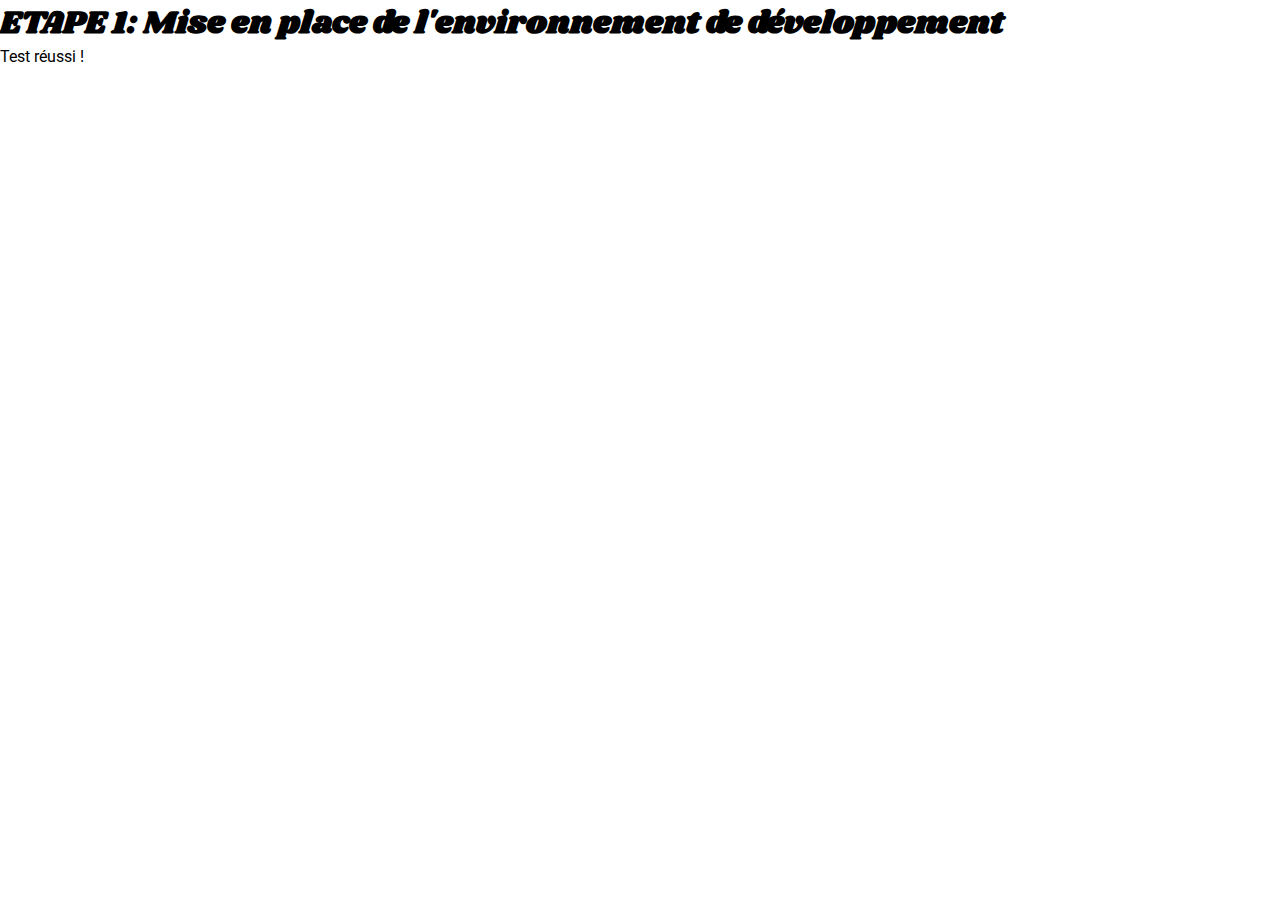
==== index.html @ 549e9fc9 "commit initial" ====
<!DOCTYPE html>
<html lang="fr">

<head>
    <meta charset="UTF-8">
    <meta name="viewport" content="width=device-width, initial-scale=1.0">

    <title>ohmyfood</title>

    <!-- Google fonts import : Roboto 300, 500 & 700 and Shrikhand -->
    <link rel="preconnect" href="https://fonts.googleapis.com">
    <link rel="preconnect" href="https://fonts.gstatic.com" crossorigin>
    <link href="https://fonts.googleapis.com/css2?family=Roboto:wght@300;500;700&family=Shrikhand&display=swap" rel="stylesheet">

    <!-- Link to Font Awesome library -->
    <link rel="stylesheet" href="https://cdnjs.cloudflare.com/ajax/libs/font-awesome/6.2.1/css/all.min.css"
        integrity="sha512-MV7K8+y+gLIBoVD59lQIYicR65iaqukzvf/nwasF0nqhPay5w/9lJmVM2hMDcnK1OnMGCdVK+iQrJ7lzPJQd1w=="
        crossorigin="anonymous" referrerpolicy="no-referrer">

    <!-- Link to CSS file -->    
    <link rel="stylesheet" href="./assets/style.css">
</head>

<body>
    <h1>ETAPE 1: Mise en place de l'environnement de développement</h1>
    <p>Test réussi !</p>
    
</body>

</html>
---- assets/style.css ----
* {
  font-family: "Roboto", sans-serif;
  margin: 0;
}

h1 {
  font-family: "Shrikhand", sans-serif;
}

/*# sourceMappingURL=style.css.map */
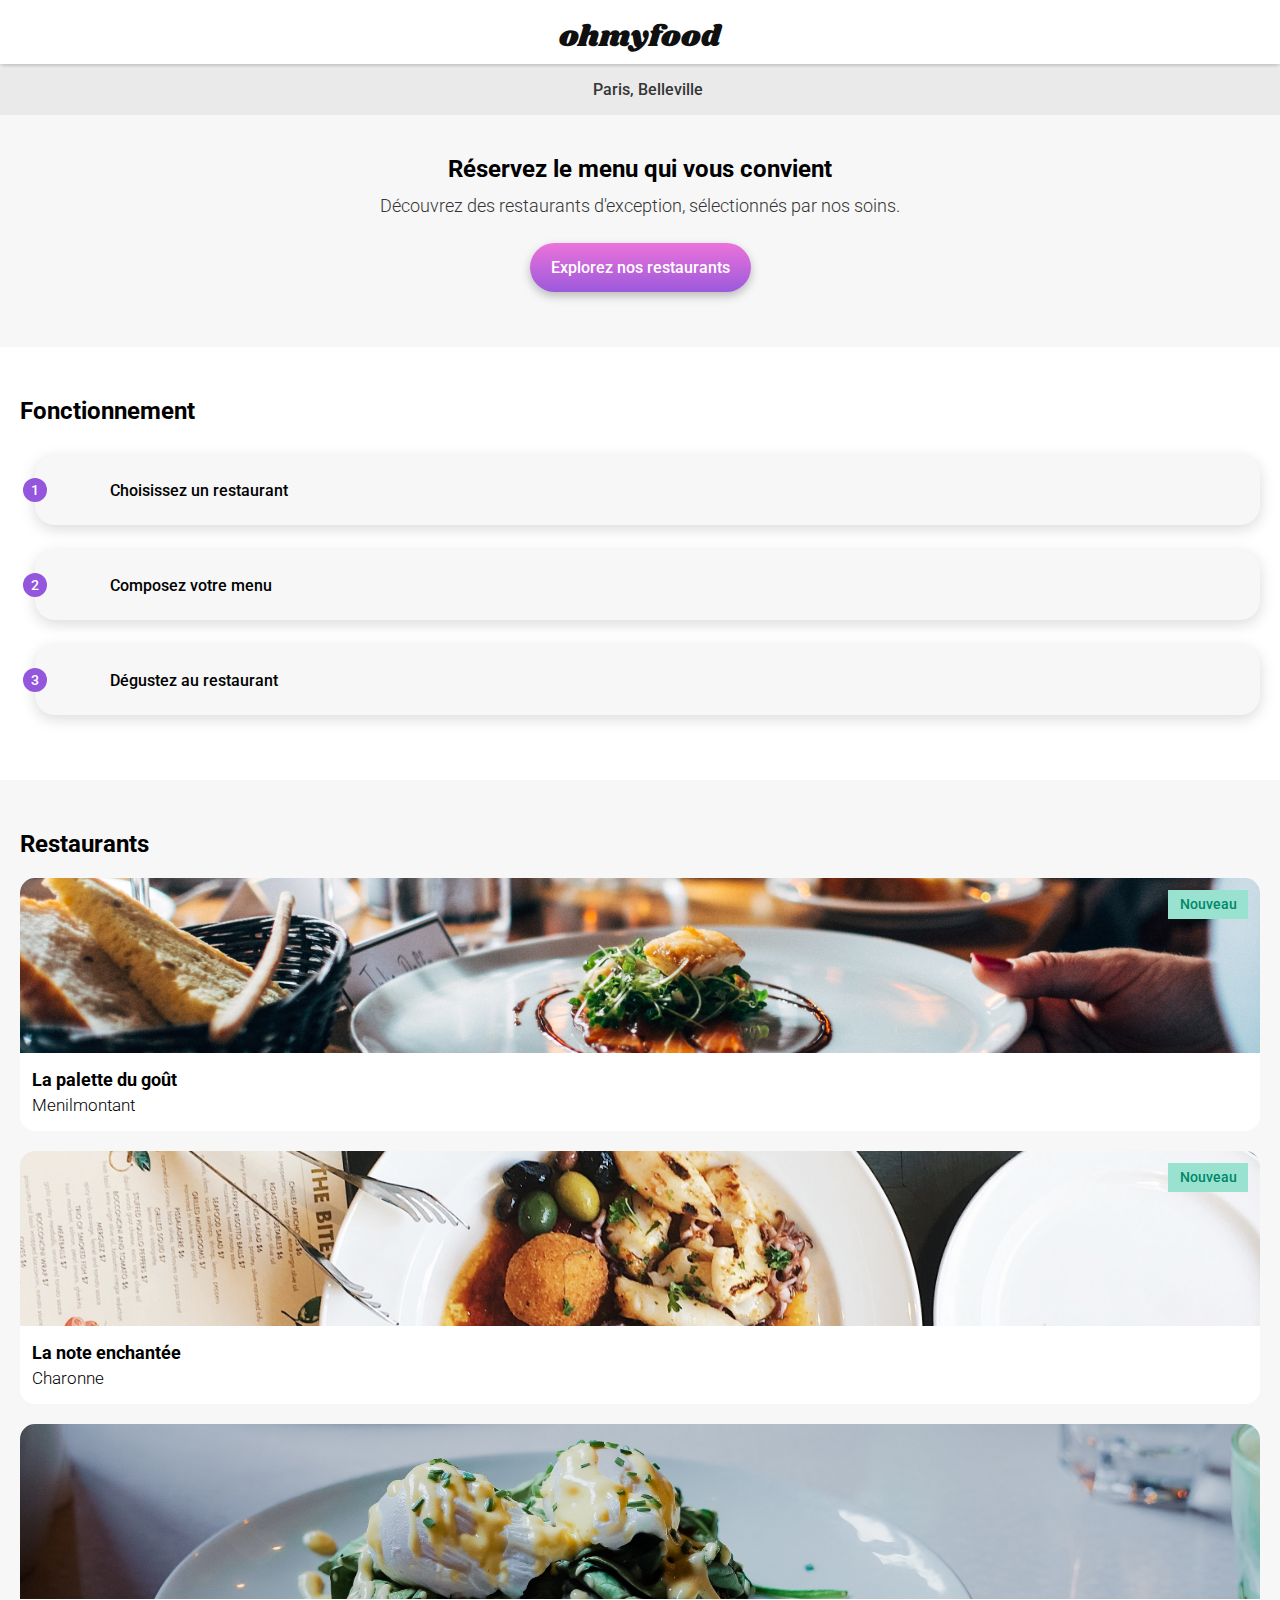
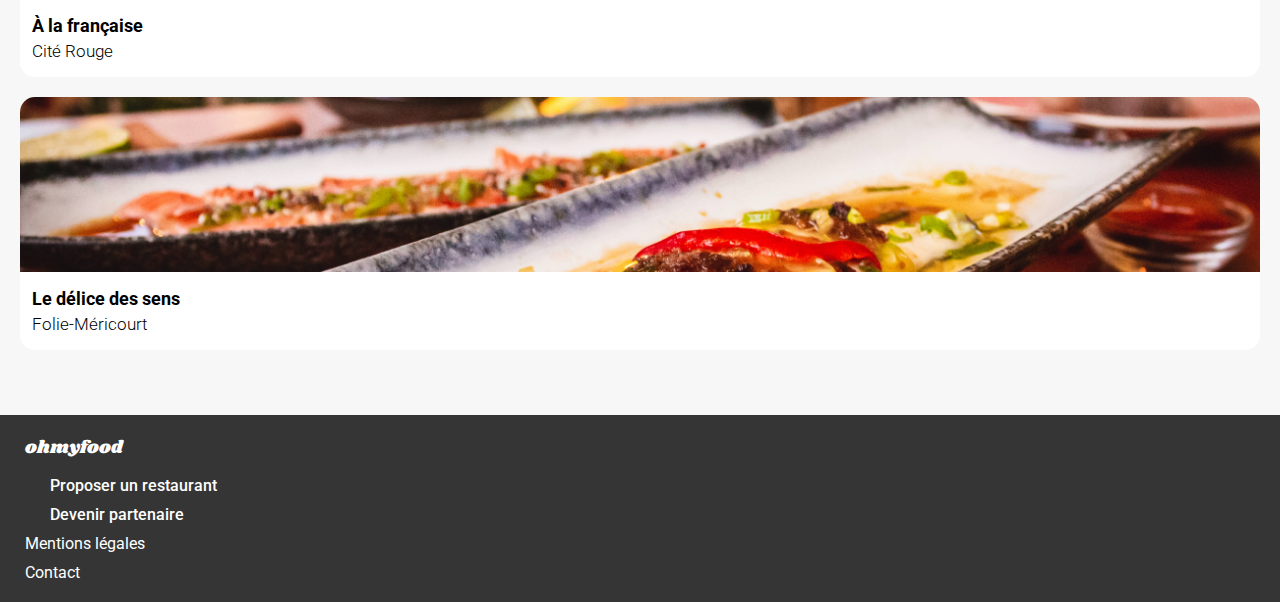
==== commit 8a1057db: "Page d'accueil sans les animations" ====
--- a/index.html
+++ b/index.html
@@ -7,10 +7,10 @@
 
     <title>ohmyfood</title>
 
-    <!-- Google fonts import : Roboto 300, 500 & 700 and Shrikhand -->
+    <!-- Google fonts import : Roboto 300, 400, 500 & 700 and Shrikhand -->
     <link rel="preconnect" href="https://fonts.googleapis.com">
     <link rel="preconnect" href="https://fonts.gstatic.com" crossorigin>
-    <link href="https://fonts.googleapis.com/css2?family=Roboto:wght@300;500;700&family=Shrikhand&display=swap" rel="stylesheet">
+    <link href="https://fonts.googleapis.com/css2?family=Roboto:wght@300;400;500;700&family=Shrikhand&display=swap" rel="stylesheet">
 
     <!-- Link to Font Awesome library -->
     <link rel="stylesheet" href="https://cdnjs.cloudflare.com/ajax/libs/font-awesome/6.2.1/css/all.min.css"
@@ -22,8 +22,124 @@
 </head>
 
 <body>
-    <h1>ETAPE 1: Mise en place de l'environnement de développement</h1>
-    <p>Test réussi !</p>
+    <!-- Header -->
+    <header>
+        <h1 class="main-title">ohmyfood</h1>
+    </header>
+
+    <!-- Main -->
+    <main>
+        <!-- Section "location" -->
+        <div class="location">
+            <i class="fa-sm fa-solid fa-location-dot"></i>
+            <p class="location__text">Paris, Belleville</p>
+        </div>
+
+        <!-- Section "presentation" -->
+        <section class="presentation">
+            <h2 class="secondary-title secondary-title--presentation">Réservez le menu qui vous convient</h2>
+            <p class="presentation__text">Découvrez des restaurants d'exception, sélectionnés par nos soins.</p>
+            <a class="presentation__button" href="#restaurants">Explorez nos restaurants</a>
+        </section>
+
+        <!-- Section "functioning" -->
+        <section class="functioning">
+            <h2 class="secondary-title secondary-title--section">Fonctionnement</h2>
+            <div class="functioning__contener">
+                <div class="functioning__step">
+                    <p class="step-number">1</p>
+                    <i class="step-icon fa-lg fa-solid fa-mobile-screen-button"></i>
+                    <p>Choisissez un restaurant</p>
+                </div>
+                <div class="functioning__step">
+                    <p class="step-number">2</p>
+                    <i class="step-icon fa-lg fa-solid fa-list-ul"></i>
+                    <p>Composez votre menu</p>
+                </div>
+                <div class="functioning__step">
+                    <p class="step-number">3</p>
+                    <i class="step-icon step-icon--purple fa-lg fa-solid fa-store"></i>
+                    <p>Dégustez au restaurant</p>
+                </div>
+            </div>
+        </section>
+
+        <!-- Section "restaurants" -->
+        <section id="restaurants" class="restaurants">
+            <h2 class="secondary-title secondary-title--section">Restaurants</h2>
+            <div class="restaurants__contener">
+                <article class="restaurants__card">
+                    <a class="no-decoration" href="#">
+                        <p class="new-label">Nouveau</p>
+                        <img class="card-img" src="./assets/images/restaurants/jay-wennington-N_Y88TWmGwA-unsplash.jpg" alt="Photo d'une assiette sur une table de restaurant">
+                        <div class="card-content">
+                            <div class="card-txt">
+                                <h3 class="card-title">La palette du goût</h3>
+                                <p class="card-subtitle">Menilmontant</p>
+                            </div>
+                            <div class="card-heart">
+                                <i class="fa-xl fa-regular fa-heart"></i>
+                            </div>
+                        </div>
+                    </a>
+                </article>
+                <article class="restaurants__card">
+                    <a class="no-decoration" href="#">
+                        <p class="new-label">Nouveau</p>
+                        <img class="card-img" src="./assets/images/restaurants/stil-u2Lp8tXIcjw-unsplash.jpg" alt="Photo d'une assiette sur une table de restaurant">
+                        <div class="card-content">
+                            <div class="card-txt">
+                                <h3 class="card-title">La note enchantée</h3>
+                                <p class="card-subtitle">Charonne</p>
+                            </div>
+                            <div class="card-heart">
+                                <i class="fa-xl fa-regular fa-heart"></i>
+                            </div>
+                        </div>
+                    </a>
+                </article>
+                <article class="restaurants__card">
+                    <a class="no-decoration" href="#">
+                        <img class="card-img" src="./assets/images/restaurants/toa-heftiba-DQKerTsQwi0-unsplash.jpg" alt="Photo d'une assiette sur une table de restaurant">
+                        <div class="card-content">
+                            <div class="card-txt">
+                                <h3 class="card-title">À la française</h3>
+                                <p class="card-subtitle">Cité Rouge</p>
+                            </div>
+                            <div class="card-heart">
+                                <i class="fa-xl fa-regular fa-heart"></i>
+                            </div>
+                        </div>
+                    </a>
+                </article>
+                <article class="restaurants__card">
+                    <a class="no-decoration" href="#">
+                        <img class="card-img" src="./assets/images/restaurants/louis-hansel-shotsoflouis-qNBGVyOCY8Q-unsplash.jpg" alt="Photo d'une assiette sur une table de restaurant">
+                        <div class="card-content">
+                            <div class="card-txt">
+                                <h3 class="card-title">Le délice des sens</h3>
+                                <p class="card-subtitle">Folie-Méricourt</p>
+                            </div>
+                            <div class="card-heart">
+                                <i class="fa-xl fa-regular fa-heart"></i>
+                            </div>
+                        </div>
+                    </a>
+                </article>
+            </div>
+        </section>
+    </main>
+
+    <!-- Footer -->
+    <footer class="footer">
+        <h3 class="footer__logo">ohmyfood</h3>
+        <div class="footer__contener">
+            <div class="footer__icon-links"><i class="footer__icon fa-sm fa-solid fa-utensils"></i><p>Proposer un restaurant</p></div>
+            <div class="footer__icon-links"><i class="footer__icon fa-xs fa-solid fa-handshake-angle"></i><p>Devenir partenaire</p></div>
+            <p class="footer__links">Mentions légales</p>
+            <a class="footer__contact" href="mailto:ohmyfood@gmail.com"><p class="footer__links">Contact</p></a>
+        </div>
+    </footer>
     
 </body>
 
--- a/assets/style.css
+++ b/assets/style.css
@@ -3,8 +3,255 @@
   margin: 0;
 }
 
-h1 {
+body {
+  background-color: #F7F7F7;
+}
+
+.main-title {
   font-family: "Shrikhand", sans-serif;
+  color: #101010;
+  font-size: 30px;
+  font-weight: 400;
+}
+
+.secondary-title {
+  font-size: 24px;
+  font-weight: 700;
+}
+.secondary-title--presentation {
+  padding: 0 50px;
+}
+.secondary-title--section {
+  padding: 50px 20px 20px 20px;
+}
+
+header {
+  display: flex;
+  flex-direction: column;
+  justify-content: center;
+  align-items: center;
+  background-color: white;
+  box-shadow: 0 2px 5px rgba(0, 0, 0, 0.25);
+  padding: 15px 0 5px 0;
+  margin-bottom: 4px;
+}
+
+.location {
+  display: flex;
+  justify-content: center;
+  align-items: center;
+  gap: 15px;
+  color: #353535;
+  background-color: #EAEAEA;
+  padding: 12px 0 16px 0;
+  font-size: 18px;
+}
+
+.location__text {
+  font-size: 16px;
+  font-weight: 500;
+}
+
+.presentation {
+  display: flex;
+  flex-direction: column;
+  justify-content: center;
+  align-items: center;
+  text-align: center;
+  row-gap: 12px;
+  padding: 40px 0;
+}
+
+.presentation__text {
+  color: #353535;
+  font-size: 18px;
+  font-weight: 300;
+  padding: 0 30px;
+}
+
+.presentation__button {
+  background: linear-gradient(0deg, #9356DC -11%, #FF79DA 124%);
+  box-shadow: 0 4px 10px rgba(0, 0, 0, 0.25);
+  text-decoration: none;
+  color: white;
+  font-size: 16px;
+  font-weight: 500;
+  border-radius: 25px;
+  padding: 15px 21px;
+  margin: 15px;
+}
+
+.functioning {
+  display: flex;
+  flex-direction: column;
+  background-color: white;
+  padding-bottom: 65px;
+}
+
+.functioning__contener {
+  display: flex;
+  flex-direction: column;
+  align-content: center;
+  align-items: center;
+  gap: 25px;
+  padding: 10px 40px 0 55px;
+}
+
+.functioning__step {
+  display: flex;
+  align-content: center;
+  align-items: center;
+  position: relative;
+  width: 100%;
+  background-color: #F7F7F7;
+  box-shadow: 0 4px 15px rgba(0, 0, 0, 0.15);
+  border-radius: 20px;
+  font-size: 16px;
+  font-weight: 500;
+  padding: 20px;
+}
+
+.step-number {
+  position: absolute;
+  left: -12px;
+  width: 24px;
+  height: 24px;
+  background-color: #9356DC;
+  color: white;
+  font-size: 14px;
+  font-weight: 500;
+  text-align: center;
+  line-height: 25px;
+  border-radius: 15px;
+}
+
+.step-icon {
+  width: 25px;
+  color: #7E7E7E;
+  padding: 15px;
+}
+.step-icon--purple {
+  color: #9356DC;
+}
+
+.restaurants {
+  display: flex;
+  flex-direction: column;
+  padding-bottom: 65px;
+}
+
+.restaurants__contener {
+  display: flex;
+  flex-direction: column;
+  gap: 20px;
+  padding: 0 20px;
+}
+
+.restaurants__card {
+  display: flex;
+  flex-direction: column;
+  border-radius: 15px;
+  background-color: white;
+}
+
+.no-decoration {
+  width: 100%;
+  display: flex;
+  flex-direction: column;
+  position: relative;
+  text-decoration: none;
+  color: black;
+}
+
+.new-label {
+  position: absolute;
+  top: 12px;
+  right: 12px;
+  width: 80px;
+  height: 29px;
+  font-size: 14px;
+  font-weight: 500;
+  text-align: center;
+  line-height: 29px;
+  color: #008766;
+  background-color: #99E2D0;
+}
+
+.card-img {
+  width: 100%;
+  height: 175px;
+  object-fit: cover;
+  border-radius: 15px 15px 0 0;
+}
+
+.card-content {
+  display: flex;
+  width: 100%;
+  padding: 16px 12px;
+}
+
+.card-txt {
+  display: flex;
+  flex-direction: column;
+  width: 85%;
+  gap: 5px;
+}
+
+.card-title {
+  font-size: 18px;
+  font-weight: 700;
+}
+
+.card-subtitle {
+  font-size: 17px;
+  font-weight: 300;
+}
+
+.card-heart {
+  width: 15%;
+  padding: 5px;
+}
+
+.footer {
+  display: flex;
+  flex-direction: column;
+  background-color: #353535;
+  color: white;
+  padding: 20px 25px;
+  gap: 15px;
+}
+
+.footer__logo {
+  font-family: "Shrikhand", sans-serif;
+  font-size: 18px;
+  font-weight: 400;
+}
+
+.footer__contener {
+  display: flex;
+  flex-direction: column;
+  font-size: 16px;
+  gap: 10px;
+}
+
+.footer__icon-links {
+  display: flex;
+  align-items: center;
+  gap: 10px;
+  font-weight: 500;
+}
+
+.footer__icon {
+  width: 15px;
+}
+
+.footer__links {
+  font-weight: 400;
+}
+
+.footer__contact {
+  text-decoration: none;
+  color: white;
 }
 
 /*# sourceMappingURL=style.css.map */
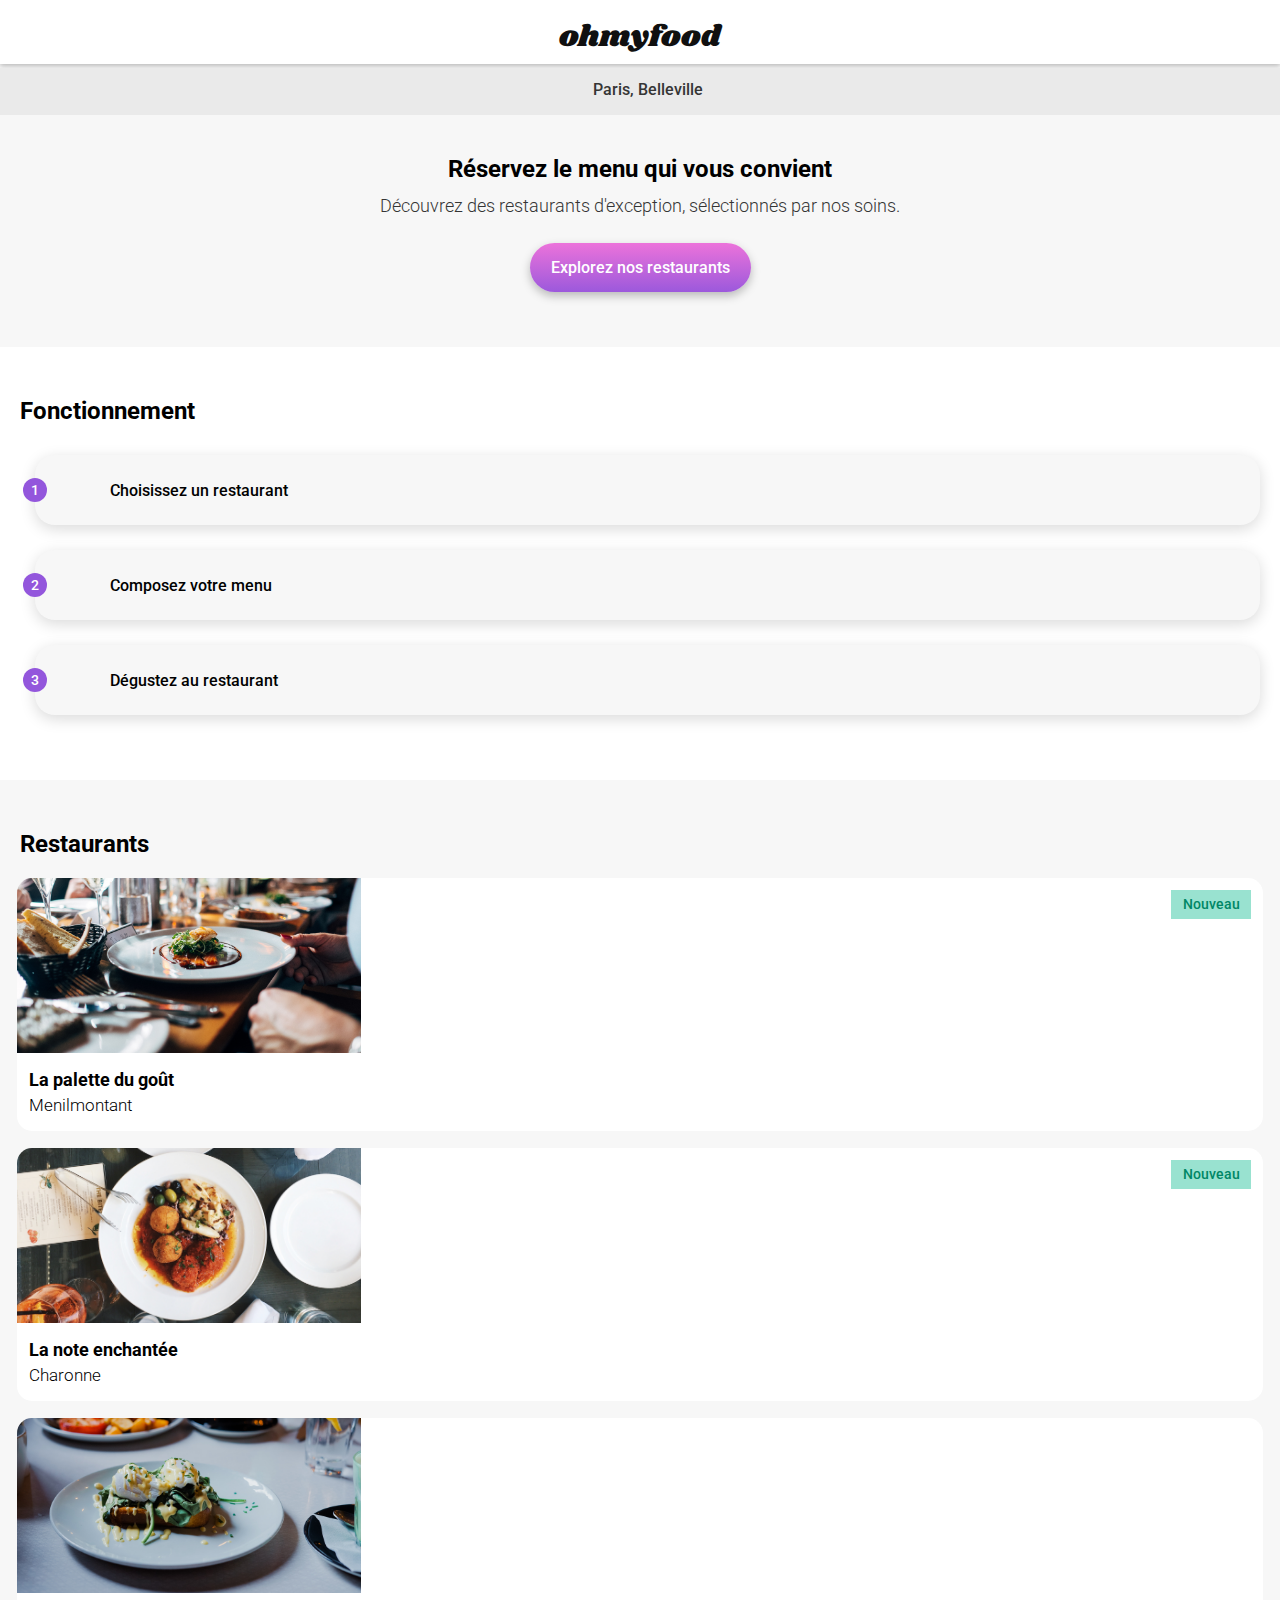
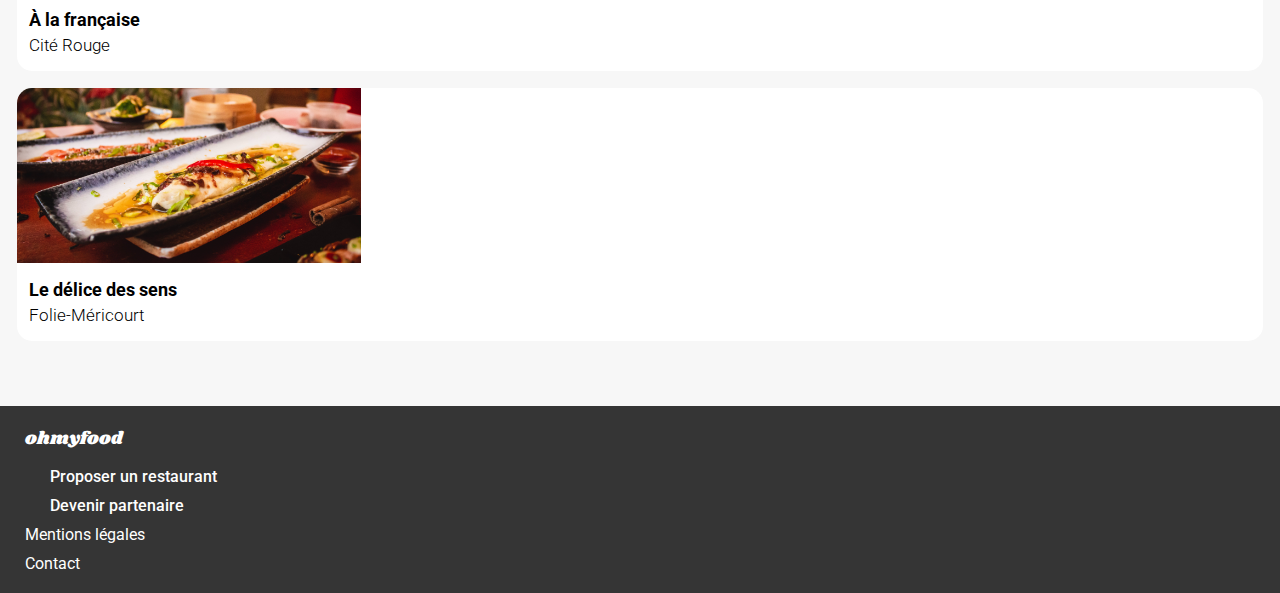
==== commit d01fba40: "Recadrage des images de la page d'accueil" ====
--- a/index.html
+++ b/index.html
@@ -68,10 +68,13 @@
         <section id="restaurants" class="restaurants">
             <h2 class="secondary-title secondary-title--section">Restaurants</h2>
             <div class="restaurants__contener">
+
                 <article class="restaurants__card">
                     <a class="no-decoration" href="#">
-                        <p class="new-label">Nouveau</p>
-                        <img class="card-img" src="./assets/images/restaurants/jay-wennington-N_Y88TWmGwA-unsplash.jpg" alt="Photo d'une assiette sur une table de restaurant">
+                        <div class="card-img-contener">
+                            <p class="new-label">Nouveau</p>
+                            <img class="card-img" src="./assets/images/restaurants/jay-wennington-N_Y88TWmGwA-unsplash.jpg" alt="Photo d'une assiette sur une table de restaurant">
+                        </div>
                         <div class="card-content">
                             <div class="card-txt">
                                 <h3 class="card-title">La palette du goût</h3>
@@ -85,8 +88,10 @@
                 </article>
                 <article class="restaurants__card">
                     <a class="no-decoration" href="#">
-                        <p class="new-label">Nouveau</p>
-                        <img class="card-img" src="./assets/images/restaurants/stil-u2Lp8tXIcjw-unsplash.jpg" alt="Photo d'une assiette sur une table de restaurant">
+                        <div class="card-img-contener">
+                            <p class="new-label">Nouveau</p>
+                            <img class="card-img" src="./assets/images/restaurants/stil-u2Lp8tXIcjw-unsplash.jpg" alt="Photo d'une assiette sur une table de restaurant">
+                        </div>
                         <div class="card-content">
                             <div class="card-txt">
                                 <h3 class="card-title">La note enchantée</h3>
@@ -100,7 +105,9 @@
                 </article>
                 <article class="restaurants__card">
                     <a class="no-decoration" href="#">
-                        <img class="card-img" src="./assets/images/restaurants/toa-heftiba-DQKerTsQwi0-unsplash.jpg" alt="Photo d'une assiette sur une table de restaurant">
+                        <div class="card-img-contener">
+                            <img class="card-img" src="./assets/images/restaurants/toa-heftiba-DQKerTsQwi0-unsplash.jpg" alt="Photo d'une assiette sur une table de restaurant">
+                        </div>
                         <div class="card-content">
                             <div class="card-txt">
                                 <h3 class="card-title">À la française</h3>
@@ -114,7 +121,9 @@
                 </article>
                 <article class="restaurants__card">
                     <a class="no-decoration" href="#">
-                        <img class="card-img" src="./assets/images/restaurants/louis-hansel-shotsoflouis-qNBGVyOCY8Q-unsplash.jpg" alt="Photo d'une assiette sur une table de restaurant">
+                        <div class="card-img-contener">
+                            <img class="card-img" src="./assets/images/restaurants/louis-hansel-shotsoflouis-qNBGVyOCY8Q-unsplash.jpg" alt="Photo d'une assiette sur une table de restaurant">
+                        </div>
                         <div class="card-content">
                             <div class="card-txt">
                                 <h3 class="card-title">Le délice des sens</h3>
--- a/assets/style.css
+++ b/assets/style.css
@@ -143,8 +143,8 @@
 .restaurants__contener {
   display: flex;
   flex-direction: column;
-  gap: 20px;
-  padding: 0 20px;
+  gap: 17px;
+  padding: 0 17px;
 }
 
 .restaurants__card {
@@ -158,13 +158,32 @@
   width: 100%;
   display: flex;
   flex-direction: column;
-  position: relative;
   text-decoration: none;
   color: black;
 }
 
+.card-img-contener {
+  display: flex;
+  position: relative;
+  overflow: hidden;
+  width: 100%;
+  height: 175px;
+  border-radius: 15px 15px 0 0;
+}
+
+.card-img {
+  position: absolute;
+  top: -56px;
+  left: -2px;
+  width: 346px;
+  height: 231px;
+  object-fit: cover;
+  border-radius: 15px 15px 0 0;
+}
+
 .new-label {
   position: absolute;
+  z-index: 1;
   top: 12px;
   right: 12px;
   width: 80px;
@@ -177,13 +196,6 @@
   background-color: #99E2D0;
 }
 
-.card-img {
-  width: 100%;
-  height: 175px;
-  object-fit: cover;
-  border-radius: 15px 15px 0 0;
-}
-
 .card-content {
   display: flex;
   width: 100%;
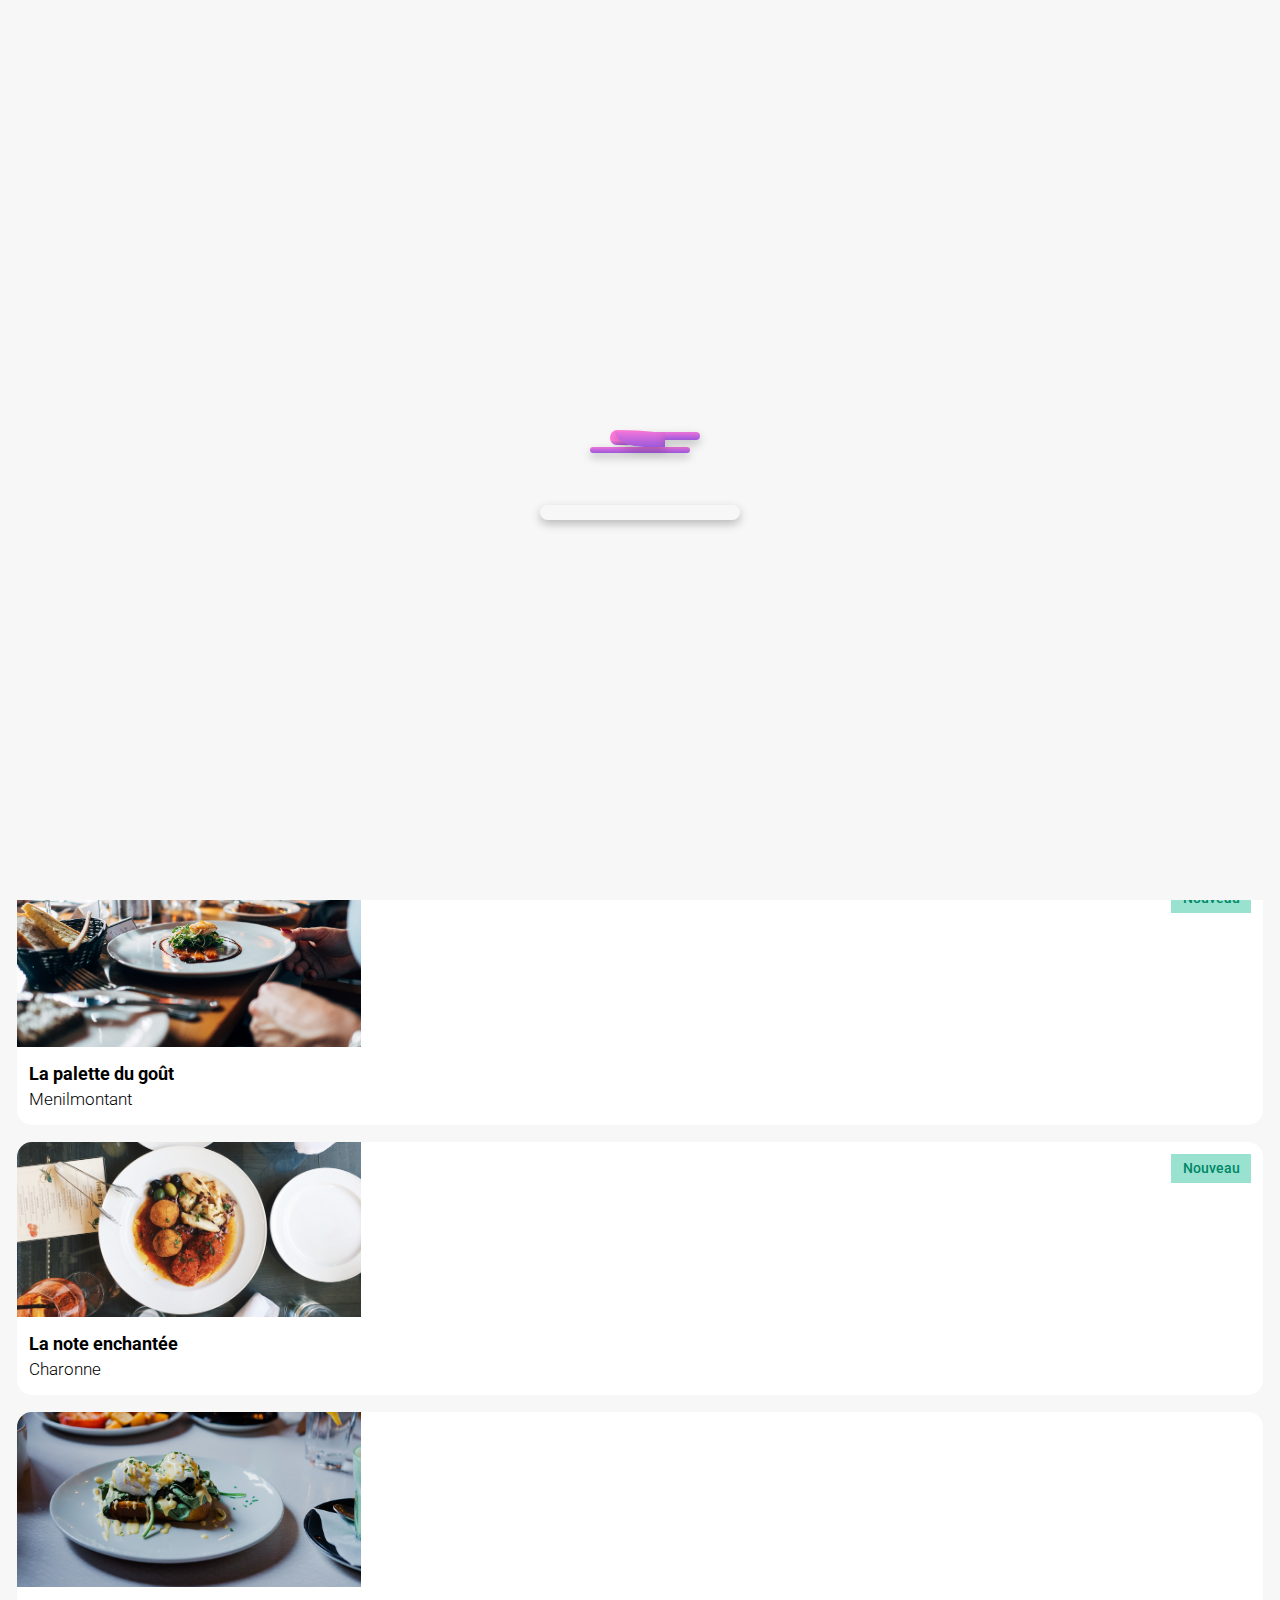
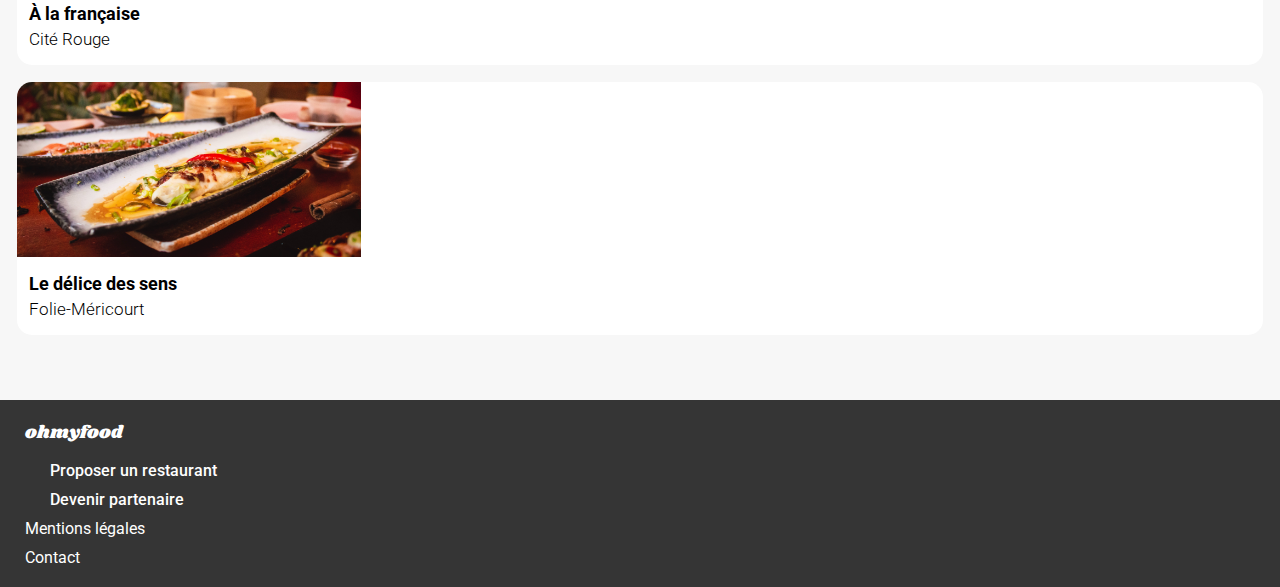
==== commit e84b7dd5: "Page d'accueil avec les animations" ====
--- a/index.html
+++ b/index.html
@@ -10,7 +10,7 @@
     <!-- Google fonts import : Roboto 300, 400, 500 & 700 and Shrikhand -->
     <link rel="preconnect" href="https://fonts.googleapis.com">
     <link rel="preconnect" href="https://fonts.gstatic.com" crossorigin>
-    <link href="https://fonts.googleapis.com/css2?family=Roboto:wght@300;400;500;700&family=Shrikhand&display=swap" rel="stylesheet">
+    <link href="https://fonts.googleapis.com/css2?family=Roboto:wght@300;400;500;700&amp;family=Shrikhand&amp;display=swap" rel="stylesheet">
 
     <!-- Link to Font Awesome library -->
     <link rel="stylesheet" href="https://cdnjs.cloudflare.com/ajax/libs/font-awesome/6.2.1/css/all.min.css"
@@ -22,9 +22,28 @@
 </head>
 
 <body>
+    <!-- Loader -->
+    <div class="loader-page">
+        <div class="loader-contener">
+            <div class="cutting-board"></div>
+            <div class="knife">
+                <div class="blade"></div>
+                <div class="handle"></div>
+            </div>
+            <div class="carrot">
+                <div class="cut cut-1"></div>
+                <div class="cut cut-2"></div>
+                <div class="cut cut-3"></div>
+            </div>
+            <div class="loading-bar">
+                <div class="progress"></div>
+            </div>
+        </div>
+    </div>
+
     <!-- Header -->
-    <header>
-        <h1 class="main-title">ohmyfood</h1>
+    <header class="header">
+        <img class="header__logo" src="assets/images/logo/ohmyfood.png" alt="Logo ohmyfood">
     </header>
 
     <!-- Main -->
@@ -37,14 +56,14 @@
 
         <!-- Section "presentation" -->
         <section class="presentation">
-            <h2 class="secondary-title secondary-title--presentation">Réservez le menu qui vous convient</h2>
+            <h1 class="title title--presentation">Réservez le menu qui vous convient</h1>
             <p class="presentation__text">Découvrez des restaurants d'exception, sélectionnés par nos soins.</p>
-            <a class="presentation__button" href="#restaurants">Explorez nos restaurants</a>
+            <a class="presentation__button" href="#restaurants"><span class="button-text">Explorer nos restaurants</span></a>
         </section>
 
         <!-- Section "functioning" -->
         <section class="functioning">
-            <h2 class="secondary-title secondary-title--section">Fonctionnement</h2>
+            <h1 class="title title--section">Fonctionnement</h1>
             <div class="functioning__contener">
                 <div class="functioning__step">
                     <p class="step-number">1</p>
@@ -58,7 +77,7 @@
                 </div>
                 <div class="functioning__step">
                     <p class="step-number">3</p>
-                    <i class="step-icon step-icon--purple fa-lg fa-solid fa-store"></i>
+                    <i class="step-icon fa-lg fa-solid fa-store"></i>
                     <p>Dégustez au restaurant</p>
                 </div>
             </div>
@@ -66,7 +85,7 @@
 
         <!-- Section "restaurants" -->
         <section id="restaurants" class="restaurants">
-            <h2 class="secondary-title secondary-title--section">Restaurants</h2>
+            <h1 class="title title--section">Restaurants</h1>
             <div class="restaurants__contener">
 
                 <article class="restaurants__card">
@@ -77,11 +96,15 @@
                         </div>
                         <div class="card-content">
                             <div class="card-txt">
-                                <h3 class="card-title">La palette du goût</h3>
+                                <h2 class="card-title">La palette du goût</h2>
                                 <p class="card-subtitle">Menilmontant</p>
                             </div>
-                            <div class="card-heart">
-                                <i class="fa-xl fa-regular fa-heart"></i>
+                            <div class="heart-contener">
+                                <input class="check-heart" id="heart-1" type="checkbox">
+                                <label for="heart-1">
+                                    <i class="empty-heart fa-xl fa-regular fa-heart"></i>
+                                    <i class="colored-heart fa-xl fa-solid fa-heart"></i>
+                                </label>
                             </div>
                         </div>
                     </a>
@@ -94,11 +117,15 @@
                         </div>
                         <div class="card-content">
                             <div class="card-txt">
-                                <h3 class="card-title">La note enchantée</h3>
+                                <h2 class="card-title">La note enchantée</h2>
                                 <p class="card-subtitle">Charonne</p>
                             </div>
-                            <div class="card-heart">
-                                <i class="fa-xl fa-regular fa-heart"></i>
+                            <div class="heart-contener">
+                                <input class="check-heart" id="heart-2" type="checkbox">
+                                <label for="heart-2">
+                                    <i class="empty-heart fa-xl fa-regular fa-heart"></i>
+                                    <i class="colored-heart fa-xl fa-solid fa-heart"></i>
+                                </label>
                             </div>
                         </div>
                     </a>
@@ -110,11 +137,15 @@
                         </div>
                         <div class="card-content">
                             <div class="card-txt">
-                                <h3 class="card-title">À la française</h3>
+                                <h2 class="card-title">À la française</h2>
                                 <p class="card-subtitle">Cité Rouge</p>
                             </div>
-                            <div class="card-heart">
-                                <i class="fa-xl fa-regular fa-heart"></i>
+                            <div class="heart-contener">
+                                <input class="check-heart" id="heart-3" type="checkbox">
+                                <label for="heart-3">
+                                    <i class="empty-heart fa-xl fa-regular fa-heart"></i>
+                                    <i class="colored-heart fa-xl fa-solid fa-heart"></i>
+                                </label>
                             </div>
                         </div>
                     </a>
@@ -126,11 +157,15 @@
                         </div>
                         <div class="card-content">
                             <div class="card-txt">
-                                <h3 class="card-title">Le délice des sens</h3>
+                                <h2 class="card-title">Le délice des sens</h2>
                                 <p class="card-subtitle">Folie-Méricourt</p>
                             </div>
-                            <div class="card-heart">
-                                <i class="fa-xl fa-regular fa-heart"></i>
+                            <div class="heart-contener">
+                                <input class="check-heart" id="heart-4" type="checkbox">
+                                <label for="heart-4">
+                                    <i class="empty-heart fa-xl fa-regular fa-heart"></i>
+                                    <i class="colored-heart fa-xl fa-solid fa-heart"></i>
+                                </label>
                             </div>
                         </div>
                     </a>
@@ -141,12 +176,12 @@
 
     <!-- Footer -->
     <footer class="footer">
-        <h3 class="footer__logo">ohmyfood</h3>
+        <h3 class="footer__title">ohmyfood</h3>
         <div class="footer__contener">
-            <div class="footer__icon-links"><i class="footer__icon fa-sm fa-solid fa-utensils"></i><p>Proposer un restaurant</p></div>
-            <div class="footer__icon-links"><i class="footer__icon fa-xs fa-solid fa-handshake-angle"></i><p>Devenir partenaire</p></div>
-            <p class="footer__links">Mentions légales</p>
-            <a class="footer__contact" href="mailto:ohmyfood@gmail.com"><p class="footer__links">Contact</p></a>
+            <div class="footer__contener__icon-links"><i class="footer__icon fa-sm fa-solid fa-utensils"></i><p>Proposer un restaurant</p></div>
+            <div class="footer__contener__icon-links"><i class="footer__icon fa-xs fa-solid fa-handshake-angle"></i><p>Devenir partenaire</p></div>
+            <p class="footer__contener__links">Mentions légales</p>
+            <a class="footer__contener__contact" href="mailto:ohmyfood@gmail.com">Contact</a>
         </div>
     </footer>
     
--- a/assets/style.css
+++ b/assets/style.css
@@ -5,35 +5,237 @@
 
 body {
   background-color: #F7F7F7;
-}
-
-.main-title {
+  position: relative;
+}
+
+.title {
+  font-size: 24px;
+  font-weight: 700;
+}
+.title--presentation {
+  padding: 0 50px;
+}
+.title--section {
+  padding: 50px 20px 20px 20px;
+}
+
+.menu-title {
   font-family: "Shrikhand", sans-serif;
   color: #101010;
   font-size: 30px;
   font-weight: 400;
 }
 
-.secondary-title {
-  font-size: 24px;
-  font-weight: 700;
-}
-.secondary-title--presentation {
-  padding: 0 50px;
-}
-.secondary-title--section {
-  padding: 50px 20px 20px 20px;
-}
-
-header {
+.loader-page {
+  position: fixed;
+  display: flex;
+  flex-direction: column;
+  justify-content: center;
+  align-items: center;
+  width: 100%;
+  height: 100%;
+  z-index: 5;
+  background-color: #F7F7F7;
+  animation: loader 2.8s forwards;
+}
+
+@keyframes loader {
+  0%, 80% {
+    opacity: 1;
+    z-index: 5;
+  }
+  100% {
+    opacity: 0;
+    z-index: -3;
+  }
+}
+.loader-contener {
+  position: relative;
+  display: flex;
+  flex-direction: column;
+  justify-content: center;
+  align-items: center;
+  margin: auto;
+  width: 250px;
+  height: 250px;
+  z-index: 6;
+  background-color: #F7F7F7;
+}
+
+.cutting-board {
+  position: absolute;
+  margin: auto;
+  width: 100px;
+  height: 6px;
+  z-index: 7;
+  background: linear-gradient(0deg, #9356DC -11%, #FF79DA 124%);
+  box-shadow: 0 4px 10px rgba(0, 0, 0, 0.25);
+  border-radius: 25px;
+}
+
+.knife {
+  position: absolute;
+  top: 107px;
+  left: 100px;
+  z-index: 8;
+  display: flex;
+  flex-wrap: nowrap;
+  justify-content: center;
+  animation: knife-mvt 2s forwards;
+}
+.knife .blade {
+  width: 50px;
+  height: 15px;
+  z-index: 8;
+  background: linear-gradient(0deg, #9356DC -11%, #FF79DA 124%);
+  box-shadow: 0 4px 10px rgba(0, 0, 0, 0.25);
+  border-radius: 100% 0% 42% 58%/0% 100% 0% 100%;
+}
+.knife .handle {
+  width: 35px;
+  height: 8px;
+  z-index: 8;
+  background: linear-gradient(0deg, #9356DC -11%, #FF79DA 124%);
+  box-shadow: 0 4px 10px rgba(0, 0, 0, 0.25);
+  border-radius: 0 25px 25px 0;
+}
+
+@keyframes knife-mvt {
+  0% {
+    transform: rotate(60deg) translateY(-50px);
+  }
+  12% {
+    transform: translateY(0) rotate(0);
+  }
+  30% {
+    transform: translateX(5px) rotate(60deg) translateY(-50px);
+  }
+  40% {
+    transform: translateX(5px) rotate(0) translateY(0);
+  }
+  54% {
+    transform: translateX(10px) rotate(60deg) translateY(-50px);
+  }
+  64% {
+    transform: translateX(10px) rotate(0) translateY(0);
+  }
+  74%, 100% {
+    transform: translateX(15px) rotate(60deg) translateY(-50px);
+  }
+}
+.carrot {
+  position: absolute;
+  top: 105px;
+  margin-left: auto;
+  margin-right: auto;
+  width: 60px;
+  height: 15px;
+  z-index: 7;
+  background: linear-gradient(0deg, #9356DC -10%, #FF79DA 30%);
+  border-radius: 12% 88% 89% 11%/54% 47% 53% 46%;
+  animation: carrot-mvt 170ms 1700ms ease-in forwards;
+}
+.carrot .cut {
+  position: absolute;
+  width: 3px;
+  height: 16px;
+  z-index: 7;
+  background-color: #F7F7F7;
+  opacity: 0;
+}
+.carrot .cut-1 {
+  left: 25%;
+  animation: carrot-cut-1 150ms 220ms linear forwards;
+}
+.carrot .cut-2 {
+  left: 50%;
+  animation: carrot-cut-2 150ms 750ms linear forwards;
+}
+.carrot .cut-3 {
+  left: 75%;
+  animation: carrot-cut-3 150ms 1220ms linear forwards;
+}
+
+@keyframes carrot-mvt {
+  0% {
+    opacity: 1;
+  }
+  100% {
+    transform: translateX(100px);
+    opacity: 0;
+  }
+}
+@keyframes carrot-cut-1 {
+  0% {
+    opacity: 0;
+  }
+  100% {
+    opacity: 1;
+  }
+}
+@keyframes carrot-cut-2 {
+  0% {
+    opacity: 0;
+  }
+  100% {
+    opacity: 1;
+  }
+}
+@keyframes carrot-cut-3 {
+  0% {
+    opacity: 0;
+  }
+  100% {
+    opacity: 1;
+  }
+}
+.loading-bar {
+  position: absolute;
+  top: 180px;
+  margin-left: auto;
+  margin-bottom: auto;
+  width: 200px;
+  height: 15px;
+  z-index: 6;
+  box-shadow: 0 4px 10px rgba(0, 0, 0, 0.25);
+  border-radius: 25px;
+}
+.loading-bar .progress {
+  position: relative;
+  width: 0%;
+  height: 100%;
+  background: linear-gradient(90deg, #9356DC -11%, #FF79DA 124%);
+  border-radius: 25px;
+  animation: loading 1300ms cubic-bezier(0.69, 0.02, 0.89, 0.7) forwards;
+}
+
+@keyframes loading {
+  0% {
+    width: 0%;
+  }
+  25%, 27% {
+    width: 20%;
+  }
+  60%, 62% {
+    width: 60%;
+  }
+  100% {
+    width: 100%;
+  }
+}
+.header {
   display: flex;
   flex-direction: column;
   justify-content: center;
   align-items: center;
   background-color: white;
   box-shadow: 0 2px 5px rgba(0, 0, 0, 0.25);
-  padding: 15px 0 5px 0;
+  padding: 20px 0 10px 0;
   margin-bottom: 4px;
+}
+.header__logo {
+  width: 162px;
+  height: auto;
 }
 
 .location {
@@ -46,7 +248,6 @@
   padding: 12px 0 16px 0;
   font-size: 18px;
 }
-
 .location__text {
   font-size: 16px;
   font-weight: 500;
@@ -61,7 +262,6 @@
   row-gap: 12px;
   padding: 40px 0;
 }
-
 .presentation__text {
   color: #353535;
   font-size: 18px;
@@ -70,15 +270,39 @@
 }
 
 .presentation__button {
+  position: relative;
+  z-index: 0;
+  text-decoration: none;
   background: linear-gradient(0deg, #9356DC -11%, #FF79DA 124%);
   box-shadow: 0 4px 10px rgba(0, 0, 0, 0.25);
-  text-decoration: none;
+  border-radius: 25px;
+  padding: 15px 21px;
+  margin: 15px;
+}
+.presentation__button .button-text {
+  position: relative;
+  z-index: 2;
   color: white;
   font-size: 16px;
   font-weight: 500;
+}
+.presentation__button::after {
+  content: "";
+  position: absolute;
+  left: 0;
+  right: 0;
+  top: 0;
+  bottom: 0;
+  opacity: 0;
+  z-index: -1;
+  background: linear-gradient(0deg, rgba(255, 255, 255, 0.15), rgba(255, 255, 255, 0.15)), linear-gradient(0deg, #9356DC -5.2%, #FF79DA 110.74%);
+  box-shadow: 0px 4px 15px rgba(0, 0, 0, 0.35);
   border-radius: 25px;
-  padding: 15px 21px;
-  margin: 15px;
+  transition: opacity 500ms;
+}
+.presentation__button:hover::after {
+  opacity: 1;
+  z-index: 1;
 }
 
 .functioning {
@@ -87,7 +311,6 @@
   background-color: white;
   padding-bottom: 65px;
 }
-
 .functioning__contener {
   display: flex;
   flex-direction: column;
@@ -96,7 +319,6 @@
   gap: 25px;
   padding: 10px 40px 0 55px;
 }
-
 .functioning__step {
   display: flex;
   align-content: center;
@@ -130,7 +352,7 @@
   color: #7E7E7E;
   padding: 15px;
 }
-.step-icon--purple {
+.step-icon:hover {
   color: #9356DC;
 }
 
@@ -219,9 +441,47 @@
   font-weight: 300;
 }
 
-.card-heart {
-  width: 15%;
-  padding: 5px;
+.heart-contener {
+  position: relative;
+  width: 18%;
+}
+.heart-contener .check-heart {
+  position: absolute;
+  left: -9999px;
+}
+.heart-contener .empty-heart {
+  position: absolute;
+  left: 0;
+  right: 0;
+  top: 0;
+  bottom: 0;
+  z-index: 1;
+  opacity: 1;
+  padding-top: 18px;
+  cursor: pointer;
+}
+.heart-contener .colored-heart {
+  position: absolute;
+  left: 0;
+  right: 0;
+  top: 0;
+  bottom: 0;
+  z-index: -1;
+  opacity: 0;
+  padding-top: 18px;
+  cursor: pointer;
+  color: transparent;
+  background-image: linear-gradient(180deg, #9356DC 10%, #FF79DA 70%);
+  background-clip: text;
+  transition: opacity 700ms;
+}
+.heart-contener .check-heart:checked + label .colored-heart {
+  z-index: 2;
+  opacity: 1;
+}
+.heart-contener .check-heart:checked + label .empty-heart {
+  z-index: -1;
+  opacity: 0;
 }
 
 .footer {
@@ -232,38 +492,32 @@
   padding: 20px 25px;
   gap: 15px;
 }
-
-.footer__logo {
+.footer__title {
   font-family: "Shrikhand", sans-serif;
   font-size: 18px;
   font-weight: 400;
 }
-
 .footer__contener {
   display: flex;
   flex-direction: column;
   font-size: 16px;
   gap: 10px;
 }
-
-.footer__icon-links {
+.footer__contener__icon-links {
   display: flex;
   align-items: center;
   gap: 10px;
   font-weight: 500;
 }
-
+.footer__contener__links {
+  font-weight: 400;
+}
+.footer__contener__contact {
+  text-decoration: none;
+  color: white;
+}
 .footer__icon {
   width: 15px;
 }
 
-.footer__links {
-  font-weight: 400;
-}
-
-.footer__contact {
-  text-decoration: none;
-  color: white;
-}
-
 /*# sourceMappingURL=style.css.map */
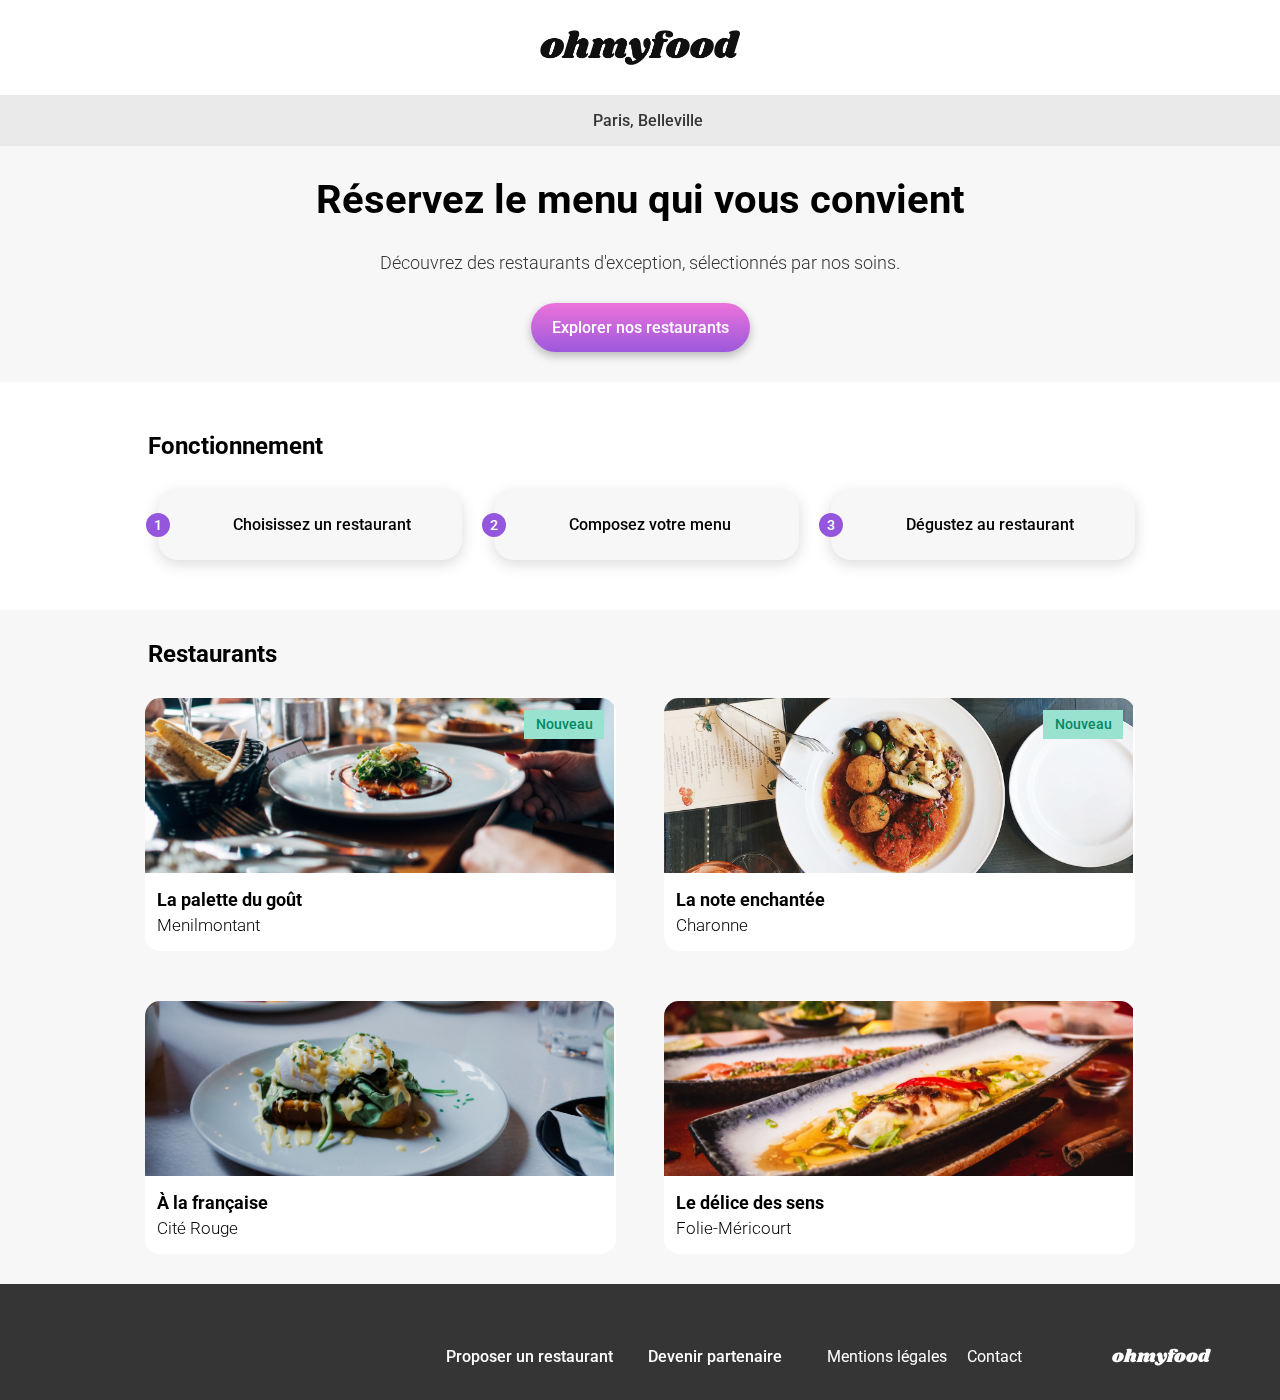
==== commit baa289c2: "Ajout des medias queries de la page d'accueil" ====
--- a/index.html
+++ b/index.html
@@ -35,6 +35,29 @@
                 <div class="cut cut-2"></div>
                 <div class="cut cut-3"></div>
             </div>
+            <div class="plate">
+                <div class="meat-1"></div>
+                <div class="meat-2"></div>
+                <div class="vegetable"></div>
+                <div class="steam-1">
+                    <div class="steam-part-1"></div>
+                    <div class="steam-part-2"></div>
+                    <div class="steam-part-3"></div>
+                </div>
+                <div class="steam-2">
+                    <div class="steam-part-1"></div>
+                    <div class="steam-part-2"></div>
+                    <div class="steam-part-3"></div>
+                </div>
+                <div class="steam-3">
+                    <div class="steam-part-1"></div>
+                    <div class="steam-part-2"></div>
+                    <div class="steam-part-3"></div>
+                </div>
+            </div>
+            <div class="bell">
+                <div class="bell-wrist"></div>
+            </div>
             <div class="loading-bar">
                 <div class="progress"></div>
             </div>
@@ -63,113 +86,122 @@
 
         <!-- Section "functioning" -->
         <section class="functioning">
-            <h1 class="title title--section">Fonctionnement</h1>
-            <div class="functioning__contener">
-                <div class="functioning__step">
-                    <p class="step-number">1</p>
-                    <i class="step-icon fa-lg fa-solid fa-mobile-screen-button"></i>
-                    <p>Choisissez un restaurant</p>
-                </div>
-                <div class="functioning__step">
-                    <p class="step-number">2</p>
-                    <i class="step-icon fa-lg fa-solid fa-list-ul"></i>
-                    <p>Composez votre menu</p>
-                </div>
-                <div class="functioning__step">
-                    <p class="step-number">3</p>
-                    <i class="step-icon fa-lg fa-solid fa-store"></i>
-                    <p>Dégustez au restaurant</p>
+            <div class="functioning__margins">
+                <h1 class="title title--section">Fonctionnement</h1>
+                <div class="functioning__contener">
+                    <div class="functioning__step">
+                        <p class="step-number">1</p>
+                        <i class="step-icon fa-lg fa-solid fa-mobile-screen-button"></i>
+                        <p>Choisissez un restaurant</p>
+                    </div>
+                    <div class="functioning__step">
+                        <p class="step-number">2</p>
+                        <i class="step-icon fa-lg fa-solid fa-list-ul"></i>
+                        <p>Composez votre menu</p>
+                    </div>
+                    <div class="functioning__step">
+                        <p class="step-number">3</p>
+                        <i class="step-icon fa-lg fa-solid fa-store"></i>
+                        <p>Dégustez au restaurant</p>
+                    </div>
                 </div>
             </div>
         </section>
 
         <!-- Section "restaurants" -->
         <section id="restaurants" class="restaurants">
-            <h1 class="title title--section">Restaurants</h1>
-            <div class="restaurants__contener">
-
-                <article class="restaurants__card">
-                    <a class="no-decoration" href="#">
-                        <div class="card-img-contener">
-                            <p class="new-label">Nouveau</p>
-                            <img class="card-img" src="./assets/images/restaurants/jay-wennington-N_Y88TWmGwA-unsplash.jpg" alt="Photo d'une assiette sur une table de restaurant">
-                        </div>
-                        <div class="card-content">
-                            <div class="card-txt">
-                                <h2 class="card-title">La palette du goût</h2>
-                                <p class="card-subtitle">Menilmontant</p>
-                            </div>
-                            <div class="heart-contener">
-                                <input class="check-heart" id="heart-1" type="checkbox">
-                                <label for="heart-1">
-                                    <i class="empty-heart fa-xl fa-regular fa-heart"></i>
-                                    <i class="colored-heart fa-xl fa-solid fa-heart"></i>
-                                </label>
-                            </div>
-                        </div>
-                    </a>
-                </article>
-                <article class="restaurants__card">
-                    <a class="no-decoration" href="#">
-                        <div class="card-img-contener">
-                            <p class="new-label">Nouveau</p>
-                            <img class="card-img" src="./assets/images/restaurants/stil-u2Lp8tXIcjw-unsplash.jpg" alt="Photo d'une assiette sur une table de restaurant">
-                        </div>
-                        <div class="card-content">
-                            <div class="card-txt">
-                                <h2 class="card-title">La note enchantée</h2>
-                                <p class="card-subtitle">Charonne</p>
-                            </div>
-                            <div class="heart-contener">
-                                <input class="check-heart" id="heart-2" type="checkbox">
-                                <label for="heart-2">
-                                    <i class="empty-heart fa-xl fa-regular fa-heart"></i>
-                                    <i class="colored-heart fa-xl fa-solid fa-heart"></i>
-                                </label>
-                            </div>
-                        </div>
-                    </a>
-                </article>
-                <article class="restaurants__card">
-                    <a class="no-decoration" href="#">
-                        <div class="card-img-contener">
-                            <img class="card-img" src="./assets/images/restaurants/toa-heftiba-DQKerTsQwi0-unsplash.jpg" alt="Photo d'une assiette sur une table de restaurant">
-                        </div>
-                        <div class="card-content">
-                            <div class="card-txt">
-                                <h2 class="card-title">À la française</h2>
-                                <p class="card-subtitle">Cité Rouge</p>
-                            </div>
-                            <div class="heart-contener">
-                                <input class="check-heart" id="heart-3" type="checkbox">
-                                <label for="heart-3">
-                                    <i class="empty-heart fa-xl fa-regular fa-heart"></i>
-                                    <i class="colored-heart fa-xl fa-solid fa-heart"></i>
-                                </label>
-                            </div>
-                        </div>
-                    </a>
-                </article>
-                <article class="restaurants__card">
-                    <a class="no-decoration" href="#">
-                        <div class="card-img-contener">
-                            <img class="card-img" src="./assets/images/restaurants/louis-hansel-shotsoflouis-qNBGVyOCY8Q-unsplash.jpg" alt="Photo d'une assiette sur une table de restaurant">
-                        </div>
-                        <div class="card-content">
-                            <div class="card-txt">
-                                <h2 class="card-title">Le délice des sens</h2>
-                                <p class="card-subtitle">Folie-Méricourt</p>
-                            </div>
-                            <div class="heart-contener">
-                                <input class="check-heart" id="heart-4" type="checkbox">
-                                <label for="heart-4">
-                                    <i class="empty-heart fa-xl fa-regular fa-heart"></i>
-                                    <i class="colored-heart fa-xl fa-solid fa-heart"></i>
-                                </label>
-                            </div>
-                        </div>
-                    </a>
-                </article>
+            <div class="restaurants__margins">
+
+                <h1 class="title title--section">Restaurants</h1>
+                <div class="restaurants__contener">
+
+                    <article class="restaurants__card">
+                        <a class="no-decoration" href="#">
+                            <div class="card-img-contener">
+                                <p class="new-label">Nouveau</p>
+                                <img class="card-img" src="./assets/images/restaurants/jay-wennington-N_Y88TWmGwA-unsplash.jpg" alt="Photo d'une assiette sur une table de restaurant">
+                            </div>
+                            <div class="card-content">
+                                <div class="card-txt">
+                                    <h2 class="card-title">La palette du goût</h2>
+                                    <p class="card-subtitle">Menilmontant</p>
+                                </div>
+                                <div class="heart-contener">
+                                    <input class="check-heart" id="heart-1" type="checkbox">
+                                    <label for="heart-1">
+                                        <i class="empty-heart fa-xl fa-regular fa-heart"></i>
+                                        <i class="colored-heart fa-xl fa-solid fa-heart"></i>
+                                    </label>
+                                </div>
+                            </div>
+                        </a>
+                    </article>
+
+                    <article class="restaurants__card">
+                        <a class="no-decoration" href="#">
+                            <div class="card-img-contener">
+                                <p class="new-label">Nouveau</p>
+                                <img class="card-img" src="./assets/images/restaurants/stil-u2Lp8tXIcjw-unsplash.jpg" alt="Photo d'une assiette sur une table de restaurant">
+                            </div>
+                            <div class="card-content">
+                                <div class="card-txt">
+                                    <h2 class="card-title">La note enchantée</h2>
+                                    <p class="card-subtitle">Charonne</p>
+                                </div>
+                                <div class="heart-contener">
+                                    <input class="check-heart" id="heart-2" type="checkbox">
+                                    <label for="heart-2">
+                                        <i class="empty-heart fa-xl fa-regular fa-heart"></i>
+                                        <i class="colored-heart fa-xl fa-solid fa-heart"></i>
+                                    </label>
+                                </div>
+                            </div>
+                        </a>
+                    </article>
+
+                    <article class="restaurants__card">
+                        <a class="no-decoration" href="#">
+                            <div class="card-img-contener">
+                                <img class="card-img" src="./assets/images/restaurants/toa-heftiba-DQKerTsQwi0-unsplash.jpg" alt="Photo d'une assiette sur une table de restaurant">
+                            </div>
+                            <div class="card-content">
+                                <div class="card-txt">
+                                    <h2 class="card-title">À la française</h2>
+                                    <p class="card-subtitle">Cité Rouge</p>
+                                </div>
+                                <div class="heart-contener">
+                                    <input class="check-heart" id="heart-3" type="checkbox">
+                                    <label for="heart-3">
+                                        <i class="empty-heart fa-xl fa-regular fa-heart"></i>
+                                        <i class="colored-heart fa-xl fa-solid fa-heart"></i>
+                                    </label>
+                                </div>
+                            </div>
+                        </a>
+                    </article>
+
+                    <article class="restaurants__card">
+                        <a class="no-decoration" href="#">
+                            <div class="card-img-contener">
+                                <img class="card-img" src="./assets/images/restaurants/louis-hansel-shotsoflouis-qNBGVyOCY8Q-unsplash.jpg" alt="Photo d'une assiette sur une table de restaurant">
+                            </div>
+                            <div class="card-content">
+                                <div class="card-txt">
+                                    <h2 class="card-title">Le délice des sens</h2>
+                                    <p class="card-subtitle">Folie-Méricourt</p>
+                                </div>
+                                <div class="heart-contener">
+                                    <input class="check-heart" id="heart-4" type="checkbox">
+                                    <label for="heart-4">
+                                        <i class="empty-heart fa-xl fa-regular fa-heart"></i>
+                                        <i class="colored-heart fa-xl fa-solid fa-heart"></i>
+                                    </label>
+                                </div>
+                            </div>
+                        </a>
+                    </article>
+                    
+                </div>
             </div>
         </section>
     </main>
--- a/assets/style.css
+++ b/assets/style.css
@@ -15,8 +15,19 @@
 .title--presentation {
   padding: 0 50px;
 }
+@media (min-width: 769px) {
+  .title--presentation {
+    font-size: 40px;
+    padding-bottom: 17px;
+  }
+}
 .title--section {
   padding: 50px 20px 20px 20px;
+}
+@media (min-width: 769px) {
+  .title--section {
+    padding: 30px 20px 30px 20px;
+  }
 }
 
 .menu-title {
@@ -34,9 +45,9 @@
   align-items: center;
   width: 100%;
   height: 100%;
-  z-index: 5;
   background-color: #F7F7F7;
-  animation: loader 2.8s forwards;
+  opacity: 0;
+  z-index: -3;
 }
 
 @keyframes loader {
@@ -60,6 +71,7 @@
   height: 250px;
   z-index: 6;
   background-color: #F7F7F7;
+  border: 1px solid black;
 }
 
 .cutting-board {
@@ -71,6 +83,7 @@
   background: linear-gradient(0deg, #9356DC -11%, #FF79DA 124%);
   box-shadow: 0 4px 10px rgba(0, 0, 0, 0.25);
   border-radius: 25px;
+  opacity: 0;
 }
 
 .knife {
@@ -82,6 +95,7 @@
   flex-wrap: nowrap;
   justify-content: center;
   animation: knife-mvt 2s forwards;
+  opacity: 0;
 }
 .knife .blade {
   width: 50px;
@@ -133,7 +147,7 @@
   z-index: 7;
   background: linear-gradient(0deg, #9356DC -10%, #FF79DA 30%);
   border-radius: 12% 88% 89% 11%/54% 47% 53% 46%;
-  animation: carrot-mvt 170ms 1700ms ease-in forwards;
+  opacity: 0;
 }
 .carrot .cut {
   position: absolute;
@@ -189,11 +203,135 @@
     opacity: 1;
   }
 }
+.plate {
+  position: absolute;
+  margin: auto;
+  width: 100px;
+  height: 20px;
+  z-index: 6;
+  box-shadow: 0 4px 10px rgba(0, 0, 0, 0.25);
+  border-radius: 50% 50% 50% 50%/50% 50% 50% 50%;
+  border: 3px solid #9356DC;
+}
+
+.meat-1 {
+  position: absolute;
+  top: 2px;
+  margin-left: 45px;
+  width: 40px;
+  height: 15px;
+  z-index: 6;
+  background: linear-gradient(90deg, #9356DC -11%, #FF79DA 124%);
+  border-radius: 24% 76% 77% 23%/45% 44% 56% 55%;
+}
+
+.meat-2 {
+  position: absolute;
+  top: 6px;
+  margin-left: 68px;
+  width: 10px;
+  height: 5px;
+  z-index: 6;
+  background-color: #F7F7F7;
+  border-radius: 50% 50% 50% 50%/50% 50% 50% 50%;
+}
+
+.vegetable {
+  position: absolute;
+  top: 2px;
+  margin-left: 17px;
+  width: 23px;
+  height: 13px;
+  z-index: 6;
+  background: linear-gradient(0deg, #9356DC -10%, #FF79DA 30%);
+  border-radius: 50% 50% 50% 50%/100% 100% 0% 0%;
+}
+
+.steam-1 {
+  position: absolute;
+  top: 5px;
+  margin-left: 10px;
+  z-index: 6;
+}
+
+.steam-2 {
+  position: absolute;
+  top: 0;
+  margin-left: 27px;
+  z-index: 6;
+}
+
+.steam-3 {
+  position: absolute;
+  top: 5px;
+  margin-left: 44px;
+  z-index: 6;
+}
+
+.steam-part-1 {
+  position: absolute;
+  top: -32px;
+  margin-left: 17px;
+  width: 12px;
+  height: 15px;
+  z-index: 6;
+  border-left: 3px solid #9356DC;
+  border-radius: 50%;
+}
+
+.steam-part-2 {
+  position: absolute;
+  top: -46px;
+  margin-left: 13px;
+  width: 12px;
+  height: 15px;
+  z-index: 6;
+  border-right: 3px solid #9356DC;
+  border-radius: 50%;
+}
+
+.steam-part-3 {
+  position: absolute;
+  top: -60px;
+  margin-left: 17px;
+  width: 12px;
+  height: 15px;
+  z-index: 6;
+  border-left: 3px solid #9356DC;
+  border-radius: 50%;
+}
+
+.bell {
+  position: absolute;
+  top: 90px;
+  margin-left: auto;
+  width: 80px;
+  height: 40px;
+  z-index: 6;
+  background-color: white;
+  border: 3px solid #9356DC;
+  border-radius: 48% 52% 47% 53%/82% 80% 20% 18%;
+  opacity: 0;
+}
+
+.bell-wrist {
+  position: absolute;
+  top: -10px;
+  margin-left: 33px;
+  width: 8px;
+  height: 8px;
+  z-index: 6;
+  background-color: white;
+  border: 3px solid #9356DC;
+  border-radius: 50%;
+  opacity: 0;
+}
+
 .loading-bar {
   position: absolute;
   top: 180px;
   margin-left: auto;
-  margin-bottom: auto;
+  margin-right: auto;
   width: 200px;
   height: 15px;
   z-index: 6;
@@ -206,7 +344,6 @@
   height: 100%;
   background: linear-gradient(90deg, #9356DC -11%, #FF79DA 124%);
   border-radius: 25px;
-  animation: loading 1300ms cubic-bezier(0.69, 0.02, 0.89, 0.7) forwards;
 }
 
 @keyframes loading {
@@ -236,6 +373,18 @@
 .header__logo {
   width: 162px;
   height: auto;
+}
+@media (min-width: 769px) {
+  .header__logo {
+    width: 200px;
+  }
+}
+@media (min-width: 769px) {
+  .header {
+    padding: 30px 0;
+    margin: 0;
+    box-shadow: none;
+  }
 }
 
 .location {
@@ -252,6 +401,11 @@
   font-size: 16px;
   font-weight: 500;
 }
+@media (min-width: 769px) {
+  .location {
+    padding: 16px 0;
+  }
+}
 
 .presentation {
   display: flex;
@@ -266,7 +420,12 @@
   color: #353535;
   font-size: 18px;
   font-weight: 300;
-  padding: 0 30px;
+  padding: 0 30px 3px 30px;
+}
+@media (min-width: 769px) {
+  .presentation {
+    padding: 30px 0 15px 0;
+  }
 }
 
 .presentation__button {
@@ -308,29 +467,59 @@
 .functioning {
   display: flex;
   flex-direction: column;
+  justify-content: center;
+  align-items: center;
+  width: 100%;
   background-color: white;
   padding-bottom: 65px;
 }
+.functioning__margins {
+  display: flex;
+  flex-direction: column;
+  justify-content: center;
+  width: 100%;
+  max-width: 1024px;
+  margin-left: auto;
+  margin-right: auto;
+}
 .functioning__contener {
   display: flex;
   flex-direction: column;
-  align-content: center;
-  align-items: center;
+  justify-content: center;
+  align-items: center;
+  width: auto;
   gap: 25px;
-  padding: 10px 40px 0 55px;
+  margin: 0 17px 0 30px;
+}
+@media (min-width: 769px) {
+  .functioning__contener {
+    flex-direction: row;
+    flex-wrap: nowrap;
+    gap: 32px;
+  }
 }
 .functioning__step {
   display: flex;
-  align-content: center;
   align-items: center;
   position: relative;
-  width: 100%;
+  width: 87%;
+  max-width: 282px;
   background-color: #F7F7F7;
   box-shadow: 0 4px 15px rgba(0, 0, 0, 0.15);
   border-radius: 20px;
   font-size: 16px;
   font-weight: 500;
   padding: 20px;
+}
+@media (min-width: 769px) {
+  .functioning__step {
+    width: 30%;
+  }
+}
+@media (min-width: 769px) {
+  .functioning {
+    padding: 20px 0 50px 0;
+  }
 }
 
 .step-number {
@@ -359,22 +548,56 @@
 .restaurants {
   display: flex;
   flex-direction: column;
+  justify-content: center;
+  align-items: center;
+  width: 100%;
   padding-bottom: 65px;
 }
-
+.restaurants__margins {
+  display: flex;
+  flex-direction: column;
+  justify-content: center;
+  width: 100%;
+  max-width: 1024px;
+  margin-left: auto;
+  margin-right: auto;
+}
 .restaurants__contener {
   display: flex;
   flex-direction: column;
+  justify-content: center;
+  align-items: center;
+  width: auto;
   gap: 17px;
   padding: 0 17px;
 }
-
+@media (min-width: 769px) {
+  .restaurants__contener {
+    flex-direction: row;
+    flex-wrap: wrap;
+    justify-content: space-between;
+    column-gap: 0;
+    row-gap: 50px;
+  }
+}
 .restaurants__card {
   display: flex;
   flex-direction: column;
+  width: 100%;
+  max-width: 472px;
   border-radius: 15px;
   background-color: white;
 }
+@media (min-width: 769px) {
+  .restaurants__card {
+    width: 47.6%;
+  }
+}
+@media (min-width: 769px) {
+  .restaurants {
+    padding-bottom: 30px;
+  }
+}
 
 .no-decoration {
   width: 100%;
@@ -397,7 +620,7 @@
   position: absolute;
   top: -56px;
   left: -2px;
-  width: 346px;
+  width: 100%;
   height: 231px;
   object-fit: cover;
   border-radius: 15px 15px 0 0;
@@ -473,7 +696,7 @@
   color: transparent;
   background-image: linear-gradient(180deg, #9356DC 10%, #FF79DA 70%);
   background-clip: text;
-  transition: opacity 700ms;
+  transition: opacity 600ms;
 }
 .heart-contener .check-heart:checked + label .colored-heart {
   z-index: 2;
@@ -512,12 +735,30 @@
 .footer__contener__links {
   font-weight: 400;
 }
+@media (min-width: 769px) {
+  .footer__contener__links {
+    padding: 0 10px 0 35px;
+  }
+}
 .footer__contener__contact {
   text-decoration: none;
   color: white;
 }
+@media (min-width: 769px) {
+  .footer__contener {
+    flex-direction: row;
+    align-items: center;
+  }
+}
 .footer__icon {
   width: 15px;
 }
+@media (min-width: 769px) {
+  .footer {
+    flex-direction: row-reverse;
+    padding: 60px 70px 30px 25px;
+    gap: 90px;
+  }
+}
 
 /*# sourceMappingURL=style.css.map */
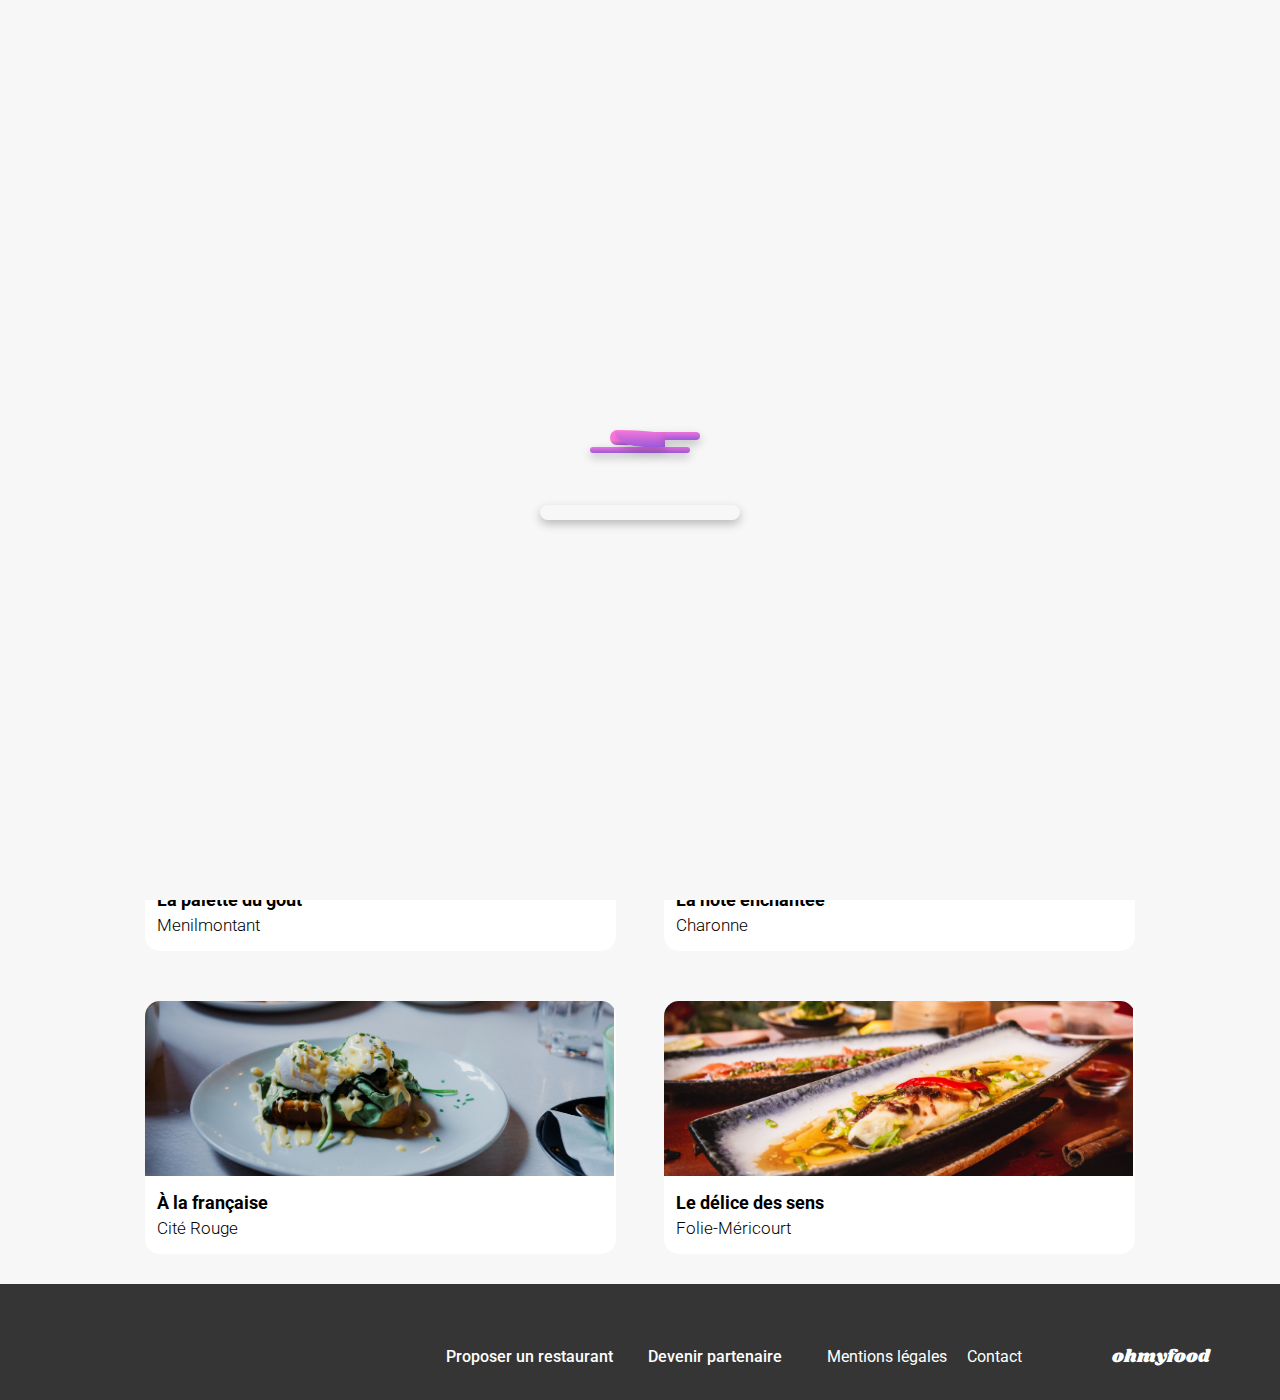
==== commit 30dfa848: "Pages de restaurant avec les animations" ====
--- a/index.html
+++ b/index.html
@@ -39,20 +39,22 @@
                 <div class="meat-1"></div>
                 <div class="meat-2"></div>
                 <div class="vegetable"></div>
-                <div class="steam-1">
-                    <div class="steam-part-1"></div>
-                    <div class="steam-part-2"></div>
-                    <div class="steam-part-3"></div>
-                </div>
-                <div class="steam-2">
-                    <div class="steam-part-1"></div>
-                    <div class="steam-part-2"></div>
-                    <div class="steam-part-3"></div>
-                </div>
-                <div class="steam-3">
-                    <div class="steam-part-1"></div>
-                    <div class="steam-part-2"></div>
-                    <div class="steam-part-3"></div>
+                <div class="steam">
+                    <div class="steam-1">
+                        <div class="steam-part-1"></div>
+                        <div class="steam-part-2"></div>
+                        <div class="steam-part-3"></div>
+                    </div>
+                    <div class="steam-2">
+                        <div class="steam-part-1"></div>
+                        <div class="steam-part-2"></div>
+                        <div class="steam-part-3"></div>
+                    </div>
+                    <div class="steam-3">
+                        <div class="steam-part-1"></div>
+                        <div class="steam-part-2"></div>
+                        <div class="steam-part-3"></div>
+                    </div>
                 </div>
             </div>
             <div class="bell">
@@ -81,7 +83,7 @@
         <section class="presentation">
             <h1 class="title title--presentation">Réservez le menu qui vous convient</h1>
             <p class="presentation__text">Découvrez des restaurants d'exception, sélectionnés par nos soins.</p>
-            <a class="presentation__button" href="#restaurants"><span class="button-text">Explorer nos restaurants</span></a>
+            <a class="button" href="#restaurants"><span class="button-text">Explorer nos restaurants</span></a>
         </section>
 
         <!-- Section "functioning" -->
@@ -116,7 +118,7 @@
                 <div class="restaurants__contener">
 
                     <article class="restaurants__card">
-                        <a class="no-decoration" href="#">
+                        <a class="no-decoration" href="./restaurants/la-palette-du-gout.html">
                             <div class="card-img-contener">
                                 <p class="new-label">Nouveau</p>
                                 <img class="card-img" src="./assets/images/restaurants/jay-wennington-N_Y88TWmGwA-unsplash.jpg" alt="Photo d'une assiette sur une table de restaurant">
@@ -138,7 +140,7 @@
                     </article>
 
                     <article class="restaurants__card">
-                        <a class="no-decoration" href="#">
+                        <a class="no-decoration" href="./restaurants/la-note-enchantee.html">
                             <div class="card-img-contener">
                                 <p class="new-label">Nouveau</p>
                                 <img class="card-img" src="./assets/images/restaurants/stil-u2Lp8tXIcjw-unsplash.jpg" alt="Photo d'une assiette sur une table de restaurant">
@@ -160,7 +162,7 @@
                     </article>
 
                     <article class="restaurants__card">
-                        <a class="no-decoration" href="#">
+                        <a class="no-decoration" href="./restaurants/a-la-francaise.html">
                             <div class="card-img-contener">
                                 <img class="card-img" src="./assets/images/restaurants/toa-heftiba-DQKerTsQwi0-unsplash.jpg" alt="Photo d'une assiette sur une table de restaurant">
                             </div>
@@ -181,7 +183,7 @@
                     </article>
 
                     <article class="restaurants__card">
-                        <a class="no-decoration" href="#">
+                        <a class="no-decoration" href="./restaurants/le-delice-des-sens.html">
                             <div class="card-img-contener">
                                 <img class="card-img" src="./assets/images/restaurants/louis-hansel-shotsoflouis-qNBGVyOCY8Q-unsplash.jpg" alt="Photo d'une assiette sur une table de restaurant">
                             </div>
--- a/assets/style.css
+++ b/assets/style.css
@@ -1,42 +1,3 @@
-* {
-  font-family: "Roboto", sans-serif;
-  margin: 0;
-}
-
-body {
-  background-color: #F7F7F7;
-  position: relative;
-}
-
-.title {
-  font-size: 24px;
-  font-weight: 700;
-}
-.title--presentation {
-  padding: 0 50px;
-}
-@media (min-width: 769px) {
-  .title--presentation {
-    font-size: 40px;
-    padding-bottom: 17px;
-  }
-}
-.title--section {
-  padding: 50px 20px 20px 20px;
-}
-@media (min-width: 769px) {
-  .title--section {
-    padding: 30px 20px 30px 20px;
-  }
-}
-
-.menu-title {
-  font-family: "Shrikhand", sans-serif;
-  color: #101010;
-  font-size: 30px;
-  font-weight: 400;
-}
-
 .loader-page {
   position: fixed;
   display: flex;
@@ -46,12 +7,13 @@
   width: 100%;
   height: 100%;
   background-color: #F7F7F7;
-  opacity: 0;
-  z-index: -3;
+  opacity: 1;
+  z-index: 5;
+  animation: loader 300ms 2700ms forwards;
 }
 
 @keyframes loader {
-  0%, 80% {
+  0% {
     opacity: 1;
     z-index: 5;
   }
@@ -71,7 +33,6 @@
   height: 250px;
   z-index: 6;
   background-color: #F7F7F7;
-  border: 1px solid black;
 }
 
 .cutting-board {
@@ -83,9 +44,17 @@
   background: linear-gradient(0deg, #9356DC -11%, #FF79DA 124%);
   box-shadow: 0 4px 10px rgba(0, 0, 0, 0.25);
   border-radius: 25px;
-  opacity: 0;
-}
-
+  animation: cutting-board 150ms 1050ms forwards;
+}
+
+@keyframes cutting-board {
+  0% {
+    opacity: 1;
+  }
+  100% {
+    opacity: 0;
+  }
+}
 .knife {
   position: absolute;
   top: 107px;
@@ -94,8 +63,7 @@
   display: flex;
   flex-wrap: nowrap;
   justify-content: center;
-  animation: knife-mvt 2s forwards;
-  opacity: 0;
+  animation: knife-mvt 1000ms forwards;
 }
 .knife .blade {
   width: 50px;
@@ -135,6 +103,12 @@
   }
   74%, 100% {
     transform: translateX(15px) rotate(60deg) translateY(-50px);
+  }
+  97% {
+    opacity: 1;
+  }
+  100% {
+    opacity: 0;
   }
 }
 .carrot {
@@ -147,7 +121,7 @@
   z-index: 7;
   background: linear-gradient(0deg, #9356DC -10%, #FF79DA 30%);
   border-radius: 12% 88% 89% 11%/54% 47% 53% 46%;
-  opacity: 0;
+  animation: carrot-mvt 170ms 1000ms ease-in forwards;
 }
 .carrot .cut {
   position: absolute;
@@ -159,15 +133,15 @@
 }
 .carrot .cut-1 {
   left: 25%;
-  animation: carrot-cut-1 150ms 220ms linear forwards;
+  animation: carrot-cut-1 150ms 100ms linear forwards;
 }
 .carrot .cut-2 {
   left: 50%;
-  animation: carrot-cut-2 150ms 750ms linear forwards;
+  animation: carrot-cut-2 150ms 400ms linear forwards;
 }
 .carrot .cut-3 {
   left: 75%;
-  animation: carrot-cut-3 150ms 1220ms linear forwards;
+  animation: carrot-cut-3 150ms 600ms linear forwards;
 }
 
 @keyframes carrot-mvt {
@@ -212,9 +186,10 @@
   box-shadow: 0 4px 10px rgba(0, 0, 0, 0.25);
   border-radius: 50% 50% 50% 50%/50% 50% 50% 50%;
   border: 3px solid #9356DC;
-}
-
-.meat-1 {
+  opacity: 0;
+  animation: plate 150ms 1400ms forwards;
+}
+.plate .meat-1 {
   position: absolute;
   top: 2px;
   margin-left: 45px;
@@ -224,8 +199,7 @@
   background: linear-gradient(90deg, #9356DC -11%, #FF79DA 124%);
   border-radius: 24% 76% 77% 23%/45% 44% 56% 55%;
 }
-
-.meat-2 {
+.plate .meat-2 {
   position: absolute;
   top: 6px;
   margin-left: 68px;
@@ -235,8 +209,7 @@
   background-color: #F7F7F7;
   border-radius: 50% 50% 50% 50%/50% 50% 50% 50%;
 }
-
-.vegetable {
+.plate .vegetable {
   position: absolute;
   top: 2px;
   margin-left: 17px;
@@ -247,28 +220,38 @@
   border-radius: 50% 50% 50% 50%/100% 100% 0% 0%;
 }
 
-.steam-1 {
+@keyframes plate {
+  0% {
+    opacity: 0;
+    transform: translateX(-100px);
+  }
+  100% {
+    opacity: 1;
+    transform: translateX(0);
+  }
+}
+.steam {
+  animation: steam 200ms 2000ms forwards;
+}
+.steam .steam-1 {
   position: absolute;
   top: 5px;
   margin-left: 10px;
   z-index: 6;
 }
-
-.steam-2 {
+.steam .steam-2 {
   position: absolute;
   top: 0;
   margin-left: 27px;
   z-index: 6;
 }
-
-.steam-3 {
+.steam .steam-3 {
   position: absolute;
   top: 5px;
   margin-left: 44px;
   z-index: 6;
 }
-
-.steam-part-1 {
+.steam .steam-part-1 {
   position: absolute;
   top: -32px;
   margin-left: 17px;
@@ -278,8 +261,7 @@
   border-left: 3px solid #9356DC;
   border-radius: 50%;
 }
-
-.steam-part-2 {
+.steam .steam-part-2 {
   position: absolute;
   top: -46px;
   margin-left: 13px;
@@ -289,8 +271,7 @@
   border-right: 3px solid #9356DC;
   border-radius: 50%;
 }
-
-.steam-part-3 {
+.steam .steam-part-3 {
   position: absolute;
   top: -60px;
   margin-left: 17px;
@@ -301,6 +282,14 @@
   border-radius: 50%;
 }
 
+@keyframes steam {
+  0% {
+    opacity: 1;
+  }
+  100% {
+    opacity: 0;
+  }
+}
 .bell {
   position: absolute;
   top: 90px;
@@ -312,9 +301,9 @@
   border: 3px solid #9356DC;
   border-radius: 48% 52% 47% 53%/82% 80% 20% 18%;
   opacity: 0;
-}
-
-.bell-wrist {
+  animation: bell 300ms 2000ms forwards;
+}
+.bell .bell-wrist {
   position: absolute;
   top: -10px;
   margin-left: 33px;
@@ -324,9 +313,18 @@
   background-color: white;
   border: 3px solid #9356DC;
   border-radius: 50%;
-  opacity: 0;
-}
-
+}
+
+@keyframes bell {
+  0% {
+    opacity: 1;
+    transform: rotate(-90deg) translate(50px, -50px);
+  }
+  100% {
+    opacity: 1;
+    transform: rotate(0);
+  }
+}
 .loading-bar {
   position: absolute;
   top: 180px;
@@ -344,49 +342,29 @@
   height: 100%;
   background: linear-gradient(90deg, #9356DC -11%, #FF79DA 124%);
   border-radius: 25px;
+  animation: loading 2500ms cubic-bezier(0.69, 0.02, 0.89, 0.7) forwards;
 }
 
 @keyframes loading {
   0% {
     width: 0%;
   }
-  25%, 27% {
-    width: 20%;
-  }
-  60%, 62% {
-    width: 60%;
-  }
-  100% {
+  10%, 15% {
+    width: 15%;
+  }
+  20%, 25% {
+    width: 35%;
+  }
+  30%, 35% {
+    width: 70%;
+  }
+  60%, 80% {
+    width: 90%;
+  }
+  90%, 100% {
     width: 100%;
   }
 }
-.header {
-  display: flex;
-  flex-direction: column;
-  justify-content: center;
-  align-items: center;
-  background-color: white;
-  box-shadow: 0 2px 5px rgba(0, 0, 0, 0.25);
-  padding: 20px 0 10px 0;
-  margin-bottom: 4px;
-}
-.header__logo {
-  width: 162px;
-  height: auto;
-}
-@media (min-width: 769px) {
-  .header__logo {
-    width: 200px;
-  }
-}
-@media (min-width: 769px) {
-  .header {
-    padding: 30px 0;
-    margin: 0;
-    box-shadow: none;
-  }
-}
-
 .location {
   display: flex;
   justify-content: center;
@@ -427,8 +405,7 @@
     padding: 30px 0 15px 0;
   }
 }
-
-.presentation__button {
+.presentation .button {
   position: relative;
   z-index: 0;
   text-decoration: none;
@@ -438,14 +415,14 @@
   padding: 15px 21px;
   margin: 15px;
 }
-.presentation__button .button-text {
+.presentation .button .button-text {
   position: relative;
   z-index: 2;
   color: white;
   font-size: 16px;
   font-weight: 500;
 }
-.presentation__button::after {
+.presentation .button::after {
   content: "";
   position: absolute;
   left: 0;
@@ -459,7 +436,7 @@
   border-radius: 25px;
   transition: opacity 500ms;
 }
-.presentation__button:hover::after {
+.presentation .button:hover::after {
   opacity: 1;
   z-index: 1;
 }
@@ -707,6 +684,408 @@
   opacity: 0;
 }
 
+.header-restaurant {
+  display: flex;
+  flex-direction: column;
+  justify-content: center;
+  align-items: center;
+  position: relative;
+  background-color: white;
+  padding: 20px 0 10px 0;
+}
+@media (min-width: 769px) {
+  .header-restaurant {
+    padding: 30px 0 32px 0;
+  }
+}
+
+.header__icon {
+  position: absolute;
+  top: 22px;
+  left: 22px;
+  z-index: 1;
+}
+.header__icon__link {
+  text-decoration: none;
+  color: #353535;
+}
+@media (min-width: 769px) {
+  .header__icon {
+    top: 40px;
+  }
+}
+
+.menu {
+  display: flex;
+  flex-direction: column;
+  width: 100%;
+  background-color: white;
+}
+.menu__img-contener {
+  position: relative;
+  width: 100%;
+  height: 220px;
+  z-index: 0;
+}
+@media (min-width: 769px) {
+  .menu__img-contener {
+    height: 383px;
+    overflow: hidden;
+  }
+}
+.menu__img {
+  width: 100%;
+  height: 275px;
+  object-fit: cover;
+}
+@media (min-width: 769px) {
+  .menu__img {
+    height: 956px;
+    position: absolute;
+    top: -330px;
+  }
+}
+.menu__contener {
+  display: flex;
+  flex-direction: column;
+  width: auto;
+  padding-bottom: 65px;
+  border-radius: 40px 40px 0 0;
+  background-color: #F6F6F6;
+  z-index: 1;
+  padding: 0 15px;
+}
+@media (min-width: 769px) {
+  .menu__contener {
+    position: relative;
+    top: -40px;
+    padding: 20px 215px 0 215px;
+    width: 46%;
+    max-width: 1055px;
+  }
+}
+.menu__title-contener {
+  display: flex;
+  justify-content: space-between;
+  width: 100%;
+}
+.menu__title-contener > .heart-contener {
+  top: 30px;
+  left: 15px;
+}
+@media (min-width: 769px) {
+  .menu__title-contener {
+    justify-content: center;
+    gap: 25px;
+  }
+}
+.menu__title {
+  font-family: "Shrikhand", sans-serif;
+  color: #101010;
+  font-size: 28px;
+  font-weight: 400;
+  padding: 32px 0;
+}
+@media (min-width: 769px) {
+  .menu__title {
+    padding-bottom: 40px;
+  }
+}
+@media (min-width: 769px) {
+  .menu {
+    justify-content: center;
+    align-items: center;
+    margin-bottom: -40px;
+  }
+}
+
+.menu-part {
+  display: flex;
+  flex-direction: column;
+  width: 100%;
+  padding-bottom: 40px;
+  gap: 12px;
+}
+.menu-part__title-contener {
+  display: flex;
+  flex-direction: column;
+  width: 100%;
+  opacity: 0;
+}
+.menu-part__title {
+  font-family: "Roboto", sans-serif;
+  font-size: 16px;
+  font-weight: 300;
+  padding-bottom: 3.5px;
+}
+.menu-part__line {
+  background-color: #99E2D0;
+  width: 40px;
+  height: 3px;
+}
+
+.dish_contener {
+  position: relative;
+}
+.dish_contener .check-dish {
+  position: absolute;
+  left: -9999px;
+}
+
+.check-dish:checked + label .dish__selector {
+  transform: translateX(-59px);
+}
+
+.check-dish:checked + label .dish__price-contener {
+  transform: translateX(-59px);
+}
+
+.check-dish:checked + label .dish__subtitle,
+.check-dish:checked + label .dish__title {
+  padding-right: 90px;
+}
+
+.dish {
+  display: flex;
+  position: relative;
+  width: auto;
+  background-color: white;
+  border-radius: 15px;
+  box-shadow: 0px 4px 15px rgba(0, 0, 0, 0.1);
+  padding: 12px 15px;
+  font-family: "Roboto", sans-serif;
+  cursor: pointer;
+  overflow: hidden;
+  opacity: 0;
+}
+.dish__txt {
+  display: flex;
+  flex-direction: column;
+  position: relative;
+  width: 100%;
+  row-gap: 5px;
+}
+.dish__title {
+  font-size: 18px;
+  font-weight: 500;
+  padding-right: 35px;
+  white-space: nowrap;
+  text-overflow: ellipsis;
+  overflow: hidden;
+}
+.dish__subtitle {
+  font-size: 15px;
+  font-weight: 300;
+  padding-right: 35px;
+  white-space: nowrap;
+  text-overflow: ellipsis;
+  overflow: hidden;
+}
+.dish__price-contener {
+  position: absolute;
+  top: 40px;
+  right: 15px;
+  transition: transform 300ms;
+}
+.dish__price {
+  font-size: 15px;
+  font-weight: 700;
+  color: #353535;
+}
+.dish__selector {
+  display: flex;
+  flex-direction: column;
+  justify-content: center;
+  align-items: center;
+  position: absolute;
+  top: 0;
+  right: -59px;
+  width: 59px;
+  height: 71px;
+  background-color: #99E2D0;
+  border-radius: 0px 15px 15px 0px;
+  transition: transform 300ms;
+}
+.dish__check-circle {
+  display: flex;
+  flex-direction: column;
+  justify-content: center;
+  align-items: center;
+  width: 20px;
+  height: 20px;
+  background-color: white;
+  border-radius: 15px;
+  color: #99E2D0;
+  font-weight: 700;
+  font-size: 18px;
+}
+.mvt-1 {
+  animation: dish-mvt 200ms 150ms cubic-bezier(0.19, 0.7, 0.15, 0.96) forwards;
+}
+
+.mvt-2 {
+  animation: dish-mvt 200ms 300ms cubic-bezier(0.19, 0.7, 0.15, 0.96) forwards;
+}
+
+.mvt-3 {
+  animation: dish-mvt 200ms 450ms cubic-bezier(0.19, 0.7, 0.15, 0.96) forwards;
+}
+
+.mvt-4 {
+  animation: dish-mvt 200ms 600ms cubic-bezier(0.19, 0.7, 0.15, 0.96) forwards;
+}
+
+.mvt-5 {
+  animation: dish-mvt 200ms 750ms cubic-bezier(0.19, 0.7, 0.15, 0.96) forwards;
+}
+
+.mvt-6 {
+  animation: dish-mvt 200ms 900ms cubic-bezier(0.19, 0.7, 0.15, 0.96) forwards;
+}
+
+.mvt-7 {
+  animation: dish-mvt 200ms 1050ms cubic-bezier(0.19, 0.7, 0.15, 0.96) forwards;
+}
+
+.mvt-8 {
+  animation: dish-mvt 200ms 1200ms cubic-bezier(0.19, 0.7, 0.15, 0.96) forwards;
+}
+
+.mvt-9 {
+  animation: dish-mvt 200ms 1350ms cubic-bezier(0.19, 0.7, 0.15, 0.96) forwards;
+}
+
+.mvt-10 {
+  animation: dish-mvt 200ms 1500ms cubic-bezier(0.19, 0.7, 0.15, 0.96) forwards;
+}
+
+.mvt-11 {
+  animation: dish-mvt 200ms 1650ms cubic-bezier(0.19, 0.7, 0.15, 0.96) forwards;
+}
+
+.mvt-12 {
+  animation: dish-mvt 200ms 1800ms cubic-bezier(0.19, 0.7, 0.15, 0.96) forwards;
+}
+
+.mvt-13 {
+  animation: dish-mvt 200ms 1950ms cubic-bezier(0.19, 0.7, 0.15, 0.96) forwards;
+}
+
+@keyframes dish-mvt {
+  0% {
+    opacity: 0;
+    transform: translateX(1000px);
+  }
+  100% {
+    opacity: 1;
+    transform: translate(0);
+  }
+}
+.button-contener {
+  display: flex;
+  flex-direction: column;
+  justify-content: center;
+  align-items: center;
+  width: auto;
+  padding-top: 25px;
+}
+
+.button {
+  position: relative;
+  z-index: 0;
+  text-decoration: none;
+  background: linear-gradient(0deg, #9356DC -11%, #FF79DA 124%);
+  box-shadow: 0 4px 10px rgba(0, 0, 0, 0.25);
+  border-radius: 25px;
+  padding: 15px 50px;
+  margin: 0;
+}
+.button .button-text {
+  position: relative;
+  z-index: 2;
+  color: white;
+  font-size: 16px;
+  font-weight: 500;
+}
+.button::after {
+  content: "";
+  position: absolute;
+  left: 0;
+  right: 0;
+  top: 0;
+  bottom: 0;
+  opacity: 0;
+  z-index: -1;
+  background: linear-gradient(0deg, rgba(255, 255, 255, 0.15), rgba(255, 255, 255, 0.15)), linear-gradient(0deg, #9356DC -5.2%, #FF79DA 110.74%);
+  box-shadow: 0px 4px 15px rgba(0, 0, 0, 0.35);
+  border-radius: 25px;
+  transition: opacity 500ms;
+}
+.button:hover::after {
+  opacity: 1;
+  z-index: 1;
+}
+
+* {
+  font-family: "Roboto", sans-serif;
+  margin: 0;
+}
+
+body {
+  background-color: #F7F7F7;
+  position: relative;
+}
+
+.title {
+  font-size: 24px;
+  font-weight: 700;
+}
+.title--presentation {
+  padding: 0 50px;
+}
+@media (min-width: 769px) {
+  .title--presentation {
+    font-size: 40px;
+    padding-bottom: 17px;
+  }
+}
+.title--section {
+  padding: 50px 20px 20px 20px;
+}
+@media (min-width: 769px) {
+  .title--section {
+    padding: 30px 20px 30px 20px;
+  }
+}
+
+.header {
+  display: flex;
+  flex-direction: column;
+  justify-content: center;
+  align-items: center;
+  position: relative;
+  background-color: white;
+  box-shadow: 0 2px 5px rgba(0, 0, 0, 0.25);
+  padding: 20px 0 10px 0;
+  margin-bottom: 4px;
+}
+.header__logo {
+  width: 162px;
+  height: auto;
+}
+@media (min-width: 769px) {
+  .header__logo {
+    width: 200px;
+  }
+}
+@media (min-width: 769px) {
+  .header {
+    padding: 30px 0;
+    margin: 0;
+    box-shadow: none;
+  }
+}
+
 .footer {
   display: flex;
   flex-direction: column;
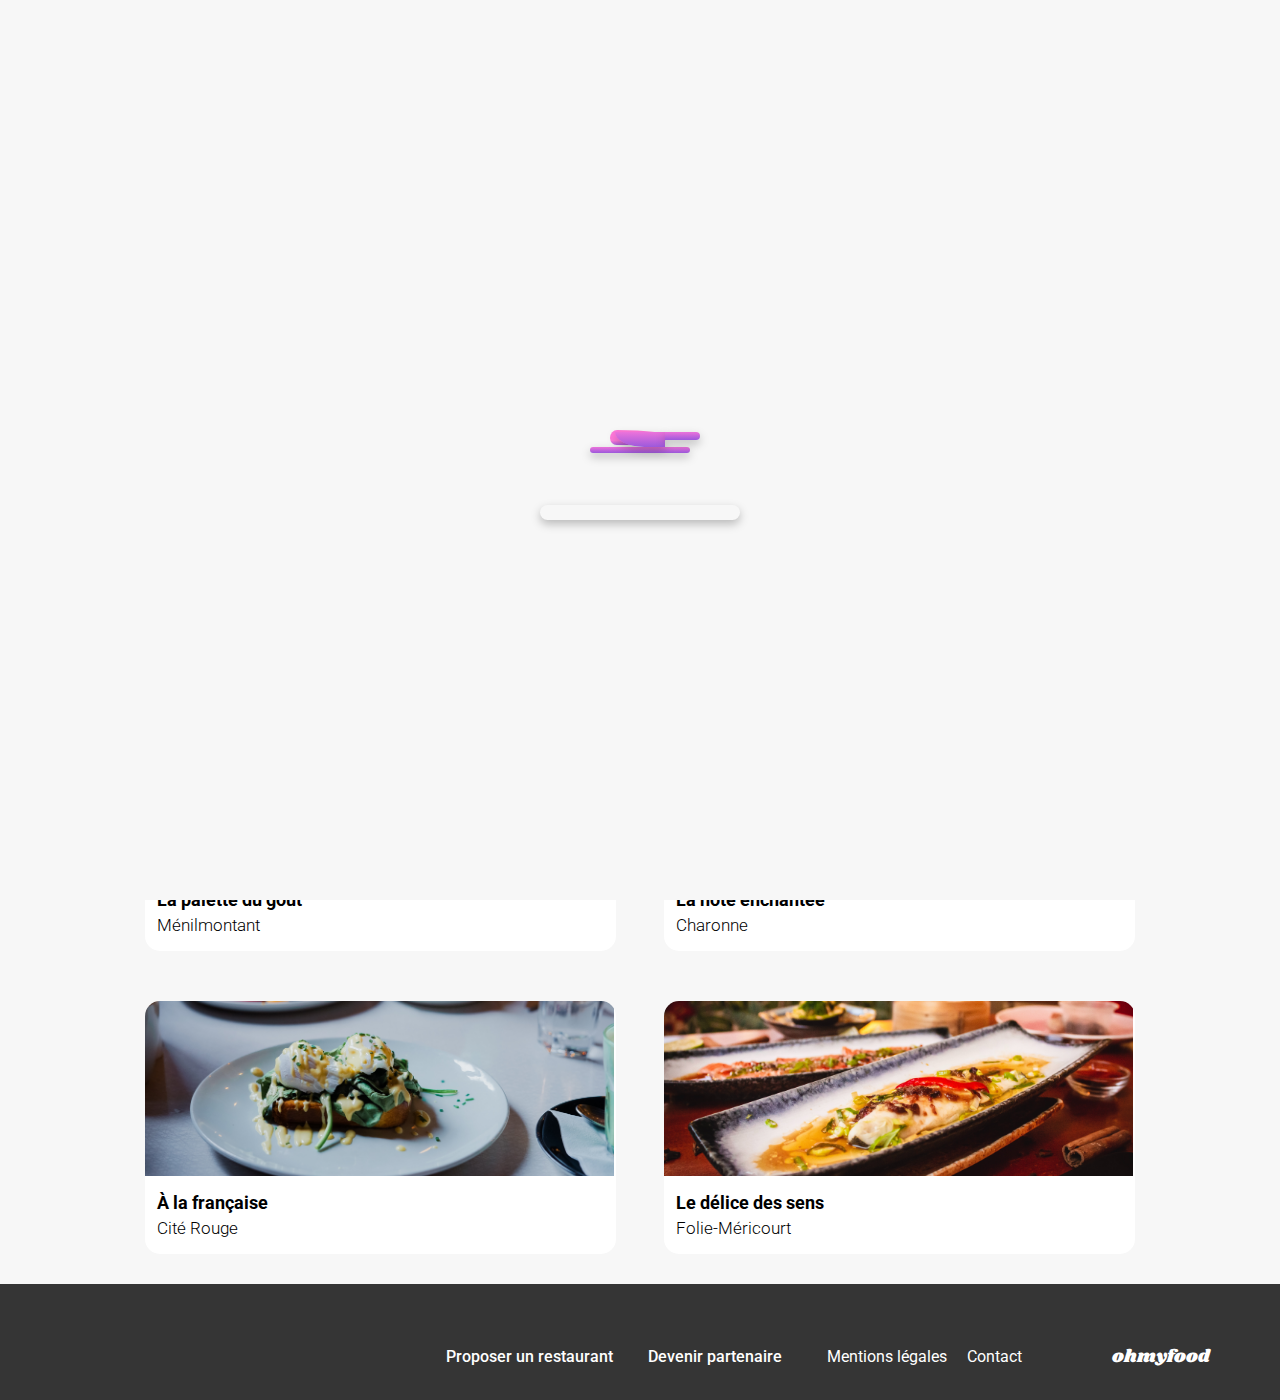
==== commit 89781e2b: "Revue complète du projet" ====
--- a/index.html
+++ b/index.html
@@ -23,12 +23,12 @@
 
 <body>
     <!-- Loader -->
-    <div class="loader-page">
-        <div class="loader-contener">
+    <div class="loader">
+        <div class="loader__contener">
             <div class="cutting-board"></div>
             <div class="knife">
-                <div class="blade"></div>
-                <div class="handle"></div>
+                <div class="knife__blade"></div>
+                <div class="knife__handle"></div>
             </div>
             <div class="carrot">
                 <div class="cut cut-1"></div>
@@ -40,28 +40,28 @@
                 <div class="meat-2"></div>
                 <div class="vegetable"></div>
                 <div class="steam">
-                    <div class="steam-1">
-                        <div class="steam-part-1"></div>
-                        <div class="steam-part-2"></div>
-                        <div class="steam-part-3"></div>
-                    </div>
-                    <div class="steam-2">
-                        <div class="steam-part-1"></div>
-                        <div class="steam-part-2"></div>
-                        <div class="steam-part-3"></div>
-                    </div>
-                    <div class="steam-3">
-                        <div class="steam-part-1"></div>
-                        <div class="steam-part-2"></div>
-                        <div class="steam-part-3"></div>
+                    <div class="steam__1">
+                        <div class="steam__part-1"></div>
+                        <div class="steam__part-2"></div>
+                        <div class="steam__part-3"></div>
+                    </div>
+                    <div class="steam__2">
+                        <div class="steam__part-1"></div>
+                        <div class="steam__part-2"></div>
+                        <div class="steam__part-3"></div>
+                    </div>
+                    <div class="steam__3">
+                        <div class="steam__part-1"></div>
+                        <div class="steam__part-2"></div>
+                        <div class="steam__part-3"></div>
                     </div>
                 </div>
             </div>
             <div class="bell">
-                <div class="bell-wrist"></div>
+                <div class="bell__wrist"></div>
             </div>
             <div class="loading-bar">
-                <div class="progress"></div>
+                <div class="loading-bar__progress"></div>
             </div>
         </div>
     </div>
@@ -91,19 +91,19 @@
             <div class="functioning__margins">
                 <h1 class="title title--section">Fonctionnement</h1>
                 <div class="functioning__contener">
-                    <div class="functioning__step">
-                        <p class="step-number">1</p>
-                        <i class="step-icon fa-lg fa-solid fa-mobile-screen-button"></i>
+                    <div class="step">
+                        <p class="step__number">1</p>
+                        <i class="step__icon fa-lg fa-solid fa-mobile-screen-button"></i>
                         <p>Choisissez un restaurant</p>
                     </div>
-                    <div class="functioning__step">
-                        <p class="step-number">2</p>
-                        <i class="step-icon fa-lg fa-solid fa-list-ul"></i>
+                    <div class="step">
+                        <p class="step__number">2</p>
+                        <i class="step__icon fa-lg fa-solid fa-list-ul"></i>
                         <p>Composez votre menu</p>
                     </div>
-                    <div class="functioning__step">
-                        <p class="step-number">3</p>
-                        <i class="step-icon fa-lg fa-solid fa-store"></i>
+                    <div class="step">
+                        <p class="step__number">3</p>
+                        <i class="step__icon fa-lg fa-solid fa-store"></i>
                         <p>Dégustez au restaurant</p>
                     </div>
                 </div>
@@ -117,90 +117,82 @@
                 <h1 class="title title--section">Restaurants</h1>
                 <div class="restaurants__contener">
 
-                    <article class="restaurants__card">
-                        <a class="no-decoration" href="./restaurants/la-palette-du-gout.html">
-                            <div class="card-img-contener">
-                                <p class="new-label">Nouveau</p>
-                                <img class="card-img" src="./assets/images/restaurants/jay-wennington-N_Y88TWmGwA-unsplash.jpg" alt="Photo d'une assiette sur une table de restaurant">
-                            </div>
-                            <div class="card-content">
-                                <div class="card-txt">
-                                    <h2 class="card-title">La palette du goût</h2>
-                                    <p class="card-subtitle">Menilmontant</p>
-                                </div>
-                                <div class="heart-contener">
-                                    <input class="check-heart" id="heart-1" type="checkbox">
-                                    <label for="heart-1">
-                                        <i class="empty-heart fa-xl fa-regular fa-heart"></i>
-                                        <i class="colored-heart fa-xl fa-solid fa-heart"></i>
-                                    </label>
-                                </div>
-                            </div>
-                        </a>
-                    </article>
-
-                    <article class="restaurants__card">
-                        <a class="no-decoration" href="./restaurants/la-note-enchantee.html">
-                            <div class="card-img-contener">
-                                <p class="new-label">Nouveau</p>
-                                <img class="card-img" src="./assets/images/restaurants/stil-u2Lp8tXIcjw-unsplash.jpg" alt="Photo d'une assiette sur une table de restaurant">
-                            </div>
-                            <div class="card-content">
-                                <div class="card-txt">
-                                    <h2 class="card-title">La note enchantée</h2>
-                                    <p class="card-subtitle">Charonne</p>
-                                </div>
-                                <div class="heart-contener">
-                                    <input class="check-heart" id="heart-2" type="checkbox">
-                                    <label for="heart-2">
-                                        <i class="empty-heart fa-xl fa-regular fa-heart"></i>
-                                        <i class="colored-heart fa-xl fa-solid fa-heart"></i>
-                                    </label>
-                                </div>
-                            </div>
-                        </a>
-                    </article>
-
-                    <article class="restaurants__card">
-                        <a class="no-decoration" href="./restaurants/a-la-francaise.html">
-                            <div class="card-img-contener">
-                                <img class="card-img" src="./assets/images/restaurants/toa-heftiba-DQKerTsQwi0-unsplash.jpg" alt="Photo d'une assiette sur une table de restaurant">
-                            </div>
-                            <div class="card-content">
-                                <div class="card-txt">
-                                    <h2 class="card-title">À la française</h2>
-                                    <p class="card-subtitle">Cité Rouge</p>
-                                </div>
-                                <div class="heart-contener">
-                                    <input class="check-heart" id="heart-3" type="checkbox">
-                                    <label for="heart-3">
-                                        <i class="empty-heart fa-xl fa-regular fa-heart"></i>
-                                        <i class="colored-heart fa-xl fa-solid fa-heart"></i>
-                                    </label>
-                                </div>
-                            </div>
-                        </a>
-                    </article>
-
-                    <article class="restaurants__card">
-                        <a class="no-decoration" href="./restaurants/le-delice-des-sens.html">
-                            <div class="card-img-contener">
-                                <img class="card-img" src="./assets/images/restaurants/louis-hansel-shotsoflouis-qNBGVyOCY8Q-unsplash.jpg" alt="Photo d'une assiette sur une table de restaurant">
-                            </div>
-                            <div class="card-content">
-                                <div class="card-txt">
-                                    <h2 class="card-title">Le délice des sens</h2>
-                                    <p class="card-subtitle">Folie-Méricourt</p>
-                                </div>
-                                <div class="heart-contener">
-                                    <input class="check-heart" id="heart-4" type="checkbox">
-                                    <label for="heart-4">
-                                        <i class="empty-heart fa-xl fa-regular fa-heart"></i>
-                                        <i class="colored-heart fa-xl fa-solid fa-heart"></i>
-                                    </label>
-                                </div>
-                            </div>
-                        </a>
+                    <article class="card">
+                        <a class="card__link" href="./restaurants/la-palette-du-gout.html">
+                            <div class="card__img-contener">
+                                <p class="card__new-label">Nouveau</p>
+                                <img class="card__img" src="./assets/images/restaurants/jay-wennington-N_Y88TWmGwA-unsplash.jpg" alt="Photo d'une assiette sur une table de restaurant">
+                            </div>
+                            <div class="card__txt">
+                                <h2 class="card__title">La palette du goût</h2>
+                                <p class="card__subtitle">Ménilmontant</p>
+                            </div>
+                        </a>
+                        <div class="heart">
+                            <input class="heart__checkable" id="heart-1" type="checkbox">
+                            <label for="heart-1">
+                                <i class="heart__empty fa-xl fa-regular fa-heart"></i>
+                                <i class="heart__colored fa-xl fa-solid fa-heart"></i>
+                            </label>
+                        </div>
+                    </article>
+
+                    <article class="card">
+                        <a class="card__link" href="./restaurants/la-note-enchantee.html">
+                            <div class="card__img-contener">
+                                <p class="card__new-label">Nouveau</p>
+                                <img class="card__img" src="./assets/images/restaurants/stil-u2Lp8tXIcjw-unsplash.jpg" alt="Photo d'une assiette sur une table de restaurant">
+                            </div>
+                            <div class="card__txt">
+                                <h2 class="card__title">La note enchantée</h2>
+                                <p class="card__subtitle">Charonne</p>
+                            </div>
+                        </a>
+                        <div class="heart">
+                            <input class="heart__checkable" id="heart-2" type="checkbox">
+                            <label for="heart-2">
+                                <i class="heart__empty fa-xl fa-regular fa-heart"></i>
+                                <i class="heart__colored fa-xl fa-solid fa-heart"></i>
+                            </label>
+                        </div>
+                    </article>
+
+                    <article class="card">
+                        <a class="card__link" href="./restaurants/a-la-francaise.html">
+                            <div class="card__img-contener">
+                                <img class="card__img" src="./assets/images/restaurants/toa-heftiba-DQKerTsQwi0-unsplash.jpg" alt="Photo d'une assiette sur une table de restaurant">
+                            </div>
+                            <div class="card__txt">
+                                <h2 class="card__title">À la française</h2>
+                                <p class="card__subtitle">Cité Rouge</p>
+                            </div>
+                        </a>
+                        <div class="heart">
+                            <input class="heart__checkable" id="heart-3" type="checkbox">
+                            <label for="heart-3">
+                                <i class="heart__empty fa-xl fa-regular fa-heart"></i>
+                                <i class="heart__colored fa-xl fa-solid fa-heart"></i>
+                            </label>
+                        </div>
+                    </article>
+
+                    <article class="card">
+                        <a class="card__link" href="./restaurants/le-delice-des-sens.html">
+                            <div class="card__img-contener">
+                                <img class="card__img" src="./assets/images/restaurants/louis-hansel-shotsoflouis-qNBGVyOCY8Q-unsplash.jpg" alt="Photo d'une assiette sur une table de restaurant">
+                            </div>
+                            <div class="card__txt">
+                                <h2 class="card__title">Le délice des sens</h2>
+                                <p class="card__subtitle">Folie-Méricourt</p>
+                            </div>
+                        </a>
+                        <div class="heart">
+                            <input class="heart__checkable" id="heart-4" type="checkbox">
+                            <label for="heart-4">
+                                <i class="heart__empty fa-xl fa-regular fa-heart"></i>
+                                <i class="heart__colored fa-xl fa-solid fa-heart"></i>
+                            </label>
+                        </div>
                     </article>
                     
                 </div>
@@ -212,10 +204,10 @@
     <footer class="footer">
         <h3 class="footer__title">ohmyfood</h3>
         <div class="footer__contener">
-            <div class="footer__contener__icon-links"><i class="footer__icon fa-sm fa-solid fa-utensils"></i><p>Proposer un restaurant</p></div>
-            <div class="footer__contener__icon-links"><i class="footer__icon fa-xs fa-solid fa-handshake-angle"></i><p>Devenir partenaire</p></div>
-            <p class="footer__contener__links">Mentions légales</p>
-            <a class="footer__contener__contact" href="mailto:ohmyfood@gmail.com">Contact</a>
+            <div class="footer__icon-links"><i class="footer__icon fa-sm fa-solid fa-utensils"></i><p>Proposer un restaurant</p></div>
+            <div class="footer__icon-links"><i class="footer__icon fa-xs fa-solid fa-handshake-angle"></i><p>Devenir partenaire</p></div>
+            <p class="footer__links">Mentions légales</p>
+            <a class="footer__contact" href="mailto:ohmyfood@gmail.com">Contact</a>
         </div>
     </footer>
     
--- a/assets/style.css
+++ b/assets/style.css
@@ -1,4 +1,14 @@
-.loader-page {
+@keyframes loader {
+  0% {
+    opacity: 1;
+    z-index: 5;
+  }
+  100% {
+    opacity: 0;
+    z-index: -3;
+  }
+}
+.loader {
   position: fixed;
   display: flex;
   flex-direction: column;
@@ -11,18 +21,7 @@
   z-index: 5;
   animation: loader 300ms 2700ms forwards;
 }
-
-@keyframes loader {
-  0% {
-    opacity: 1;
-    z-index: 5;
-  }
-  100% {
-    opacity: 0;
-    z-index: -3;
-  }
-}
-.loader-contener {
+.loader__contener {
   position: relative;
   display: flex;
   flex-direction: column;
@@ -32,9 +31,16 @@
   width: 250px;
   height: 250px;
   z-index: 6;
-  background-color: #F7F7F7;
-}
-
+}
+
+@keyframes cutting-board {
+  0% {
+    opacity: 1;
+  }
+  100% {
+    opacity: 0;
+  }
+}
 .cutting-board {
   position: absolute;
   margin: auto;
@@ -47,8 +53,29 @@
   animation: cutting-board 150ms 1050ms forwards;
 }
 
-@keyframes cutting-board {
+@keyframes knife-mvt {
   0% {
+    transform: rotate(60deg) translateY(-50px);
+  }
+  12% {
+    transform: translateY(0) rotate(0);
+  }
+  30% {
+    transform: translateX(5px) rotate(60deg) translateY(-50px);
+  }
+  40% {
+    transform: translateX(5px) rotate(0) translateY(0);
+  }
+  54% {
+    transform: translateX(10px) rotate(60deg) translateY(-50px);
+  }
+  64% {
+    transform: translateX(10px) rotate(0) translateY(0);
+  }
+  74%, 100% {
+    transform: translateX(15px) rotate(60deg) translateY(-50px);
+  }
+  97% {
     opacity: 1;
   }
   100% {
@@ -65,7 +92,7 @@
   justify-content: center;
   animation: knife-mvt 1000ms forwards;
 }
-.knife .blade {
+.knife__blade {
   width: 50px;
   height: 15px;
   z-index: 8;
@@ -73,7 +100,7 @@
   box-shadow: 0 4px 10px rgba(0, 0, 0, 0.25);
   border-radius: 100% 0% 42% 58%/0% 100% 0% 100%;
 }
-.knife .handle {
+.knife__handle {
   width: 35px;
   height: 8px;
   z-index: 8;
@@ -82,33 +109,21 @@
   border-radius: 0 25px 25px 0;
 }
 
-@keyframes knife-mvt {
+@keyframes carrot-mvt {
   0% {
-    transform: rotate(60deg) translateY(-50px);
-  }
-  12% {
-    transform: translateY(0) rotate(0);
-  }
-  30% {
-    transform: translateX(5px) rotate(60deg) translateY(-50px);
-  }
-  40% {
-    transform: translateX(5px) rotate(0) translateY(0);
-  }
-  54% {
-    transform: translateX(10px) rotate(60deg) translateY(-50px);
-  }
-  64% {
-    transform: translateX(10px) rotate(0) translateY(0);
-  }
-  74%, 100% {
-    transform: translateX(15px) rotate(60deg) translateY(-50px);
-  }
-  97% {
     opacity: 1;
   }
   100% {
+    transform: translateX(100px);
     opacity: 0;
+  }
+}
+@keyframes carrot-cut {
+  0% {
+    opacity: 0;
+  }
+  100% {
+    opacity: 1;
   }
 }
 .carrot {
@@ -133,48 +148,25 @@
 }
 .carrot .cut-1 {
   left: 25%;
-  animation: carrot-cut-1 150ms 100ms linear forwards;
+  animation: carrot-cut 150ms 100ms linear forwards;
 }
 .carrot .cut-2 {
   left: 50%;
-  animation: carrot-cut-2 150ms 400ms linear forwards;
+  animation: carrot-cut 150ms 400ms linear forwards;
 }
 .carrot .cut-3 {
   left: 75%;
-  animation: carrot-cut-3 150ms 600ms linear forwards;
-}
-
-@keyframes carrot-mvt {
-  0% {
-    opacity: 1;
-  }
-  100% {
-    transform: translateX(100px);
-    opacity: 0;
-  }
-}
-@keyframes carrot-cut-1 {
+  animation: carrot-cut 150ms 600ms linear forwards;
+}
+
+@keyframes plate {
   0% {
     opacity: 0;
+    transform: translateX(-100px);
   }
   100% {
     opacity: 1;
-  }
-}
-@keyframes carrot-cut-2 {
-  0% {
-    opacity: 0;
-  }
-  100% {
-    opacity: 1;
-  }
-}
-@keyframes carrot-cut-3 {
-  0% {
-    opacity: 0;
-  }
-  100% {
-    opacity: 1;
+    transform: translateX(0);
   }
 }
 .plate {
@@ -220,38 +212,36 @@
   border-radius: 50% 50% 50% 50%/100% 100% 0% 0%;
 }
 
-@keyframes plate {
+@keyframes steam {
   0% {
+    opacity: 1;
+  }
+  100% {
     opacity: 0;
-    transform: translateX(-100px);
-  }
-  100% {
-    opacity: 1;
-    transform: translateX(0);
   }
 }
 .steam {
   animation: steam 200ms 2000ms forwards;
 }
-.steam .steam-1 {
+.steam__1 {
   position: absolute;
   top: 5px;
   margin-left: 10px;
   z-index: 6;
 }
-.steam .steam-2 {
+.steam__2 {
   position: absolute;
   top: 0;
   margin-left: 27px;
   z-index: 6;
 }
-.steam .steam-3 {
+.steam__3 {
   position: absolute;
   top: 5px;
   margin-left: 44px;
   z-index: 6;
 }
-.steam .steam-part-1 {
+.steam__part-1 {
   position: absolute;
   top: -32px;
   margin-left: 17px;
@@ -261,7 +251,7 @@
   border-left: 3px solid #9356DC;
   border-radius: 50%;
 }
-.steam .steam-part-2 {
+.steam__part-2 {
   position: absolute;
   top: -46px;
   margin-left: 13px;
@@ -271,7 +261,7 @@
   border-right: 3px solid #9356DC;
   border-radius: 50%;
 }
-.steam .steam-part-3 {
+.steam__part-3 {
   position: absolute;
   top: -60px;
   margin-left: 17px;
@@ -282,12 +272,14 @@
   border-radius: 50%;
 }
 
-@keyframes steam {
+@keyframes bell {
   0% {
     opacity: 1;
+    transform: rotate(-90deg) translate(50px, -50px);
   }
   100% {
-    opacity: 0;
+    opacity: 1;
+    transform: rotate(0);
   }
 }
 .bell {
@@ -303,7 +295,7 @@
   opacity: 0;
   animation: bell 300ms 2000ms forwards;
 }
-.bell .bell-wrist {
+.bell__wrist {
   position: absolute;
   top: -10px;
   margin-left: 33px;
@@ -315,14 +307,24 @@
   border-radius: 50%;
 }
 
-@keyframes bell {
+@keyframes loading {
   0% {
-    opacity: 1;
-    transform: rotate(-90deg) translate(50px, -50px);
-  }
-  100% {
-    opacity: 1;
-    transform: rotate(0);
+    width: 0%;
+  }
+  10%, 15% {
+    width: 15%;
+  }
+  20%, 25% {
+    width: 35%;
+  }
+  30%, 35% {
+    width: 70%;
+  }
+  60%, 80% {
+    width: 90%;
+  }
+  90%, 100% {
+    width: 100%;
   }
 }
 .loading-bar {
@@ -336,7 +338,7 @@
   box-shadow: 0 4px 10px rgba(0, 0, 0, 0.25);
   border-radius: 25px;
 }
-.loading-bar .progress {
+.loading-bar__progress {
   position: relative;
   width: 0%;
   height: 100%;
@@ -345,311 +347,129 @@
   animation: loading 2500ms cubic-bezier(0.69, 0.02, 0.89, 0.7) forwards;
 }
 
-@keyframes loading {
-  0% {
-    width: 0%;
-  }
-  10%, 15% {
-    width: 15%;
-  }
-  20%, 25% {
-    width: 35%;
-  }
-  30%, 35% {
-    width: 70%;
-  }
-  60%, 80% {
-    width: 90%;
-  }
-  90%, 100% {
-    width: 100%;
-  }
-}
-.location {
-  display: flex;
-  justify-content: center;
-  align-items: center;
+.header {
+  display: flex;
+  flex-direction: column;
+  justify-content: center;
+  align-items: center;
+  position: relative;
+  background-color: white;
+  box-shadow: 0 2px 5px rgba(0, 0, 0, 0.25);
+  padding: 20px 0 10px 0;
+  margin-bottom: 4px;
+}
+.header__logo {
+  width: 162px;
+  height: auto;
+}
+@media (min-width: 769px) {
+  .header__logo {
+    width: 200px;
+  }
+}
+.header__restaurant {
+  display: flex;
+  flex-direction: column;
+  justify-content: center;
+  align-items: center;
+  position: relative;
+  background-color: white;
+  padding: 20px 0 10px 0;
+}
+@media (min-width: 769px) {
+  .header__restaurant {
+    padding: 30px 0 32px 0;
+  }
+}
+.header__icon {
+  position: absolute;
+  top: 22px;
+  left: 22px;
+  z-index: 1;
+}
+.header__icon__link {
+  text-decoration: none;
+  color: #353535;
+}
+@media (min-width: 769px) {
+  .header__icon {
+    top: 40px;
+  }
+}
+@media (min-width: 769px) {
+  .header {
+    padding: 30px 0;
+    margin: 0;
+    box-shadow: none;
+  }
+}
+
+.footer {
+  display: flex;
+  flex-direction: column;
+  background-color: #353535;
+  color: white;
+  padding: 20px 25px;
   gap: 15px;
-  color: #353535;
-  background-color: #EAEAEA;
-  padding: 12px 0 16px 0;
+}
+.footer__title {
+  font-family: "Shrikhand", sans-serif;
   font-size: 18px;
-}
-.location__text {
+  font-weight: 400;
+}
+.footer__contener {
+  display: flex;
+  flex-direction: column;
   font-size: 16px;
+  gap: 10px;
+}
+.footer__contener .footer__icon-links {
+  display: flex;
+  align-items: center;
+  gap: 10px;
   font-weight: 500;
 }
-@media (min-width: 769px) {
-  .location {
-    padding: 16px 0;
-  }
-}
-
-.presentation {
-  display: flex;
-  flex-direction: column;
-  justify-content: center;
-  align-items: center;
-  text-align: center;
-  row-gap: 12px;
-  padding: 40px 0;
-}
-.presentation__text {
-  color: #353535;
-  font-size: 18px;
-  font-weight: 300;
-  padding: 0 30px 3px 30px;
-}
-@media (min-width: 769px) {
-  .presentation {
-    padding: 30px 0 15px 0;
-  }
-}
-.presentation .button {
-  position: relative;
-  z-index: 0;
+.footer__contener .footer__links {
+  font-weight: 400;
+}
+@media (min-width: 769px) {
+  .footer__contener .footer__links {
+    padding: 0 10px 0 35px;
+  }
+}
+.footer__contener .footer__contact {
   text-decoration: none;
-  background: linear-gradient(0deg, #9356DC -11%, #FF79DA 124%);
-  box-shadow: 0 4px 10px rgba(0, 0, 0, 0.25);
-  border-radius: 25px;
-  padding: 15px 21px;
-  margin: 15px;
-}
-.presentation .button .button-text {
-  position: relative;
-  z-index: 2;
   color: white;
-  font-size: 16px;
-  font-weight: 500;
-}
-.presentation .button::after {
-  content: "";
-  position: absolute;
-  left: 0;
-  right: 0;
-  top: 0;
-  bottom: 0;
-  opacity: 0;
-  z-index: -1;
-  background: linear-gradient(0deg, rgba(255, 255, 255, 0.15), rgba(255, 255, 255, 0.15)), linear-gradient(0deg, #9356DC -5.2%, #FF79DA 110.74%);
-  box-shadow: 0px 4px 15px rgba(0, 0, 0, 0.35);
-  border-radius: 25px;
-  transition: opacity 500ms;
-}
-.presentation .button:hover::after {
-  opacity: 1;
-  z-index: 1;
-}
-
-.functioning {
-  display: flex;
-  flex-direction: column;
-  justify-content: center;
-  align-items: center;
-  width: 100%;
-  background-color: white;
-  padding-bottom: 65px;
-}
-.functioning__margins {
-  display: flex;
-  flex-direction: column;
-  justify-content: center;
-  width: 100%;
-  max-width: 1024px;
-  margin-left: auto;
-  margin-right: auto;
-}
-.functioning__contener {
-  display: flex;
-  flex-direction: column;
-  justify-content: center;
-  align-items: center;
-  width: auto;
-  gap: 25px;
-  margin: 0 17px 0 30px;
-}
-@media (min-width: 769px) {
-  .functioning__contener {
+}
+.footer__contener .footer__icon {
+  width: 15px;
+}
+@media (min-width: 769px) {
+  .footer__contener {
     flex-direction: row;
-    flex-wrap: nowrap;
-    gap: 32px;
-  }
-}
-.functioning__step {
-  display: flex;
-  align-items: center;
-  position: relative;
-  width: 87%;
-  max-width: 282px;
-  background-color: #F7F7F7;
-  box-shadow: 0 4px 15px rgba(0, 0, 0, 0.15);
-  border-radius: 20px;
-  font-size: 16px;
-  font-weight: 500;
-  padding: 20px;
-}
-@media (min-width: 769px) {
-  .functioning__step {
-    width: 30%;
-  }
-}
-@media (min-width: 769px) {
-  .functioning {
-    padding: 20px 0 50px 0;
-  }
-}
-
-.step-number {
-  position: absolute;
-  left: -12px;
-  width: 24px;
-  height: 24px;
-  background-color: #9356DC;
-  color: white;
-  font-size: 14px;
-  font-weight: 500;
-  text-align: center;
-  line-height: 25px;
-  border-radius: 15px;
-}
-
-.step-icon {
-  width: 25px;
-  color: #7E7E7E;
-  padding: 15px;
-}
-.step-icon:hover {
-  color: #9356DC;
-}
-
-.restaurants {
-  display: flex;
-  flex-direction: column;
-  justify-content: center;
-  align-items: center;
-  width: 100%;
-  padding-bottom: 65px;
-}
-.restaurants__margins {
-  display: flex;
-  flex-direction: column;
-  justify-content: center;
-  width: 100%;
-  max-width: 1024px;
-  margin-left: auto;
-  margin-right: auto;
-}
-.restaurants__contener {
-  display: flex;
-  flex-direction: column;
-  justify-content: center;
-  align-items: center;
-  width: auto;
-  gap: 17px;
-  padding: 0 17px;
-}
-@media (min-width: 769px) {
-  .restaurants__contener {
-    flex-direction: row;
-    flex-wrap: wrap;
-    justify-content: space-between;
-    column-gap: 0;
-    row-gap: 50px;
-  }
-}
-.restaurants__card {
-  display: flex;
-  flex-direction: column;
-  width: 100%;
-  max-width: 472px;
-  border-radius: 15px;
-  background-color: white;
-}
-@media (min-width: 769px) {
-  .restaurants__card {
-    width: 47.6%;
-  }
-}
-@media (min-width: 769px) {
-  .restaurants {
-    padding-bottom: 30px;
-  }
-}
-
-.no-decoration {
-  width: 100%;
-  display: flex;
-  flex-direction: column;
-  text-decoration: none;
-  color: black;
-}
-
-.card-img-contener {
-  display: flex;
-  position: relative;
-  overflow: hidden;
-  width: 100%;
-  height: 175px;
-  border-radius: 15px 15px 0 0;
-}
-
-.card-img {
-  position: absolute;
-  top: -56px;
-  left: -2px;
-  width: 100%;
-  height: 231px;
-  object-fit: cover;
-  border-radius: 15px 15px 0 0;
-}
-
-.new-label {
-  position: absolute;
-  z-index: 1;
-  top: 12px;
-  right: 12px;
-  width: 80px;
-  height: 29px;
-  font-size: 14px;
-  font-weight: 500;
-  text-align: center;
-  line-height: 29px;
-  color: #008766;
-  background-color: #99E2D0;
-}
-
-.card-content {
-  display: flex;
-  width: 100%;
-  padding: 16px 12px;
-}
-
-.card-txt {
-  display: flex;
-  flex-direction: column;
-  width: 85%;
-  gap: 5px;
-}
-
-.card-title {
-  font-size: 18px;
-  font-weight: 700;
-}
-
-.card-subtitle {
-  font-size: 17px;
-  font-weight: 300;
-}
-
-.heart-contener {
-  position: relative;
+    align-items: center;
+  }
+}
+@media (min-width: 769px) {
+  .footer {
+    flex-direction: row-reverse;
+    padding: 60px 70px 30px 25px;
+    gap: 90px;
+  }
+}
+
+.heart {
+  position: absolute;
+  left: 90%;
+  top: 190px;
+  bottom: 33px;
   width: 18%;
 }
-.heart-contener .check-heart {
+.heart__checkable {
   position: absolute;
   left: -9999px;
 }
-.heart-contener .empty-heart {
+.heart__empty {
   position: absolute;
   left: 0;
   right: 0;
@@ -660,7 +480,7 @@
   padding-top: 18px;
   cursor: pointer;
 }
-.heart-contener .colored-heart {
+.heart__colored {
   position: absolute;
   left: 0;
   right: 0;
@@ -675,339 +495,95 @@
   background-clip: text;
   transition: opacity 600ms;
 }
-.heart-contener .check-heart:checked + label .colored-heart {
+.heart .heart__checkable:checked + label .heart__colored {
   z-index: 2;
   opacity: 1;
 }
-.heart-contener .check-heart:checked + label .empty-heart {
+.heart .heart__checkable:checked + label .heart__empty {
   z-index: -1;
   opacity: 0;
 }
 
-.header-restaurant {
-  display: flex;
-  flex-direction: column;
-  justify-content: center;
-  align-items: center;
-  position: relative;
-  background-color: white;
-  padding: 20px 0 10px 0;
-}
-@media (min-width: 769px) {
-  .header-restaurant {
-    padding: 30px 0 32px 0;
-  }
-}
-
-.header__icon {
-  position: absolute;
-  top: 22px;
-  left: 22px;
-  z-index: 1;
-}
-.header__icon__link {
-  text-decoration: none;
+.title {
+  font-size: 24px;
+  font-weight: 700;
+}
+.title--presentation {
+  padding: 0 50px;
+}
+@media (min-width: 769px) {
+  .title--presentation {
+    font-size: 40px;
+    padding-bottom: 17px;
+  }
+}
+.title--section {
+  padding: 50px 20px 20px 20px;
+}
+@media (min-width: 769px) {
+  .title--section {
+    padding: 30px 20px 30px 20px;
+  }
+}
+
+.location {
+  display: flex;
+  justify-content: center;
+  align-items: center;
+  gap: 15px;
   color: #353535;
-}
-@media (min-width: 769px) {
-  .header__icon {
-    top: 40px;
-  }
-}
-
-.menu {
-  display: flex;
-  flex-direction: column;
-  width: 100%;
-  background-color: white;
-}
-.menu__img-contener {
-  position: relative;
-  width: 100%;
-  height: 220px;
-  z-index: 0;
-}
-@media (min-width: 769px) {
-  .menu__img-contener {
-    height: 383px;
-    overflow: hidden;
-  }
-}
-.menu__img {
-  width: 100%;
-  height: 275px;
-  object-fit: cover;
-}
-@media (min-width: 769px) {
-  .menu__img {
-    height: 956px;
-    position: absolute;
-    top: -330px;
-  }
-}
-.menu__contener {
-  display: flex;
-  flex-direction: column;
-  width: auto;
-  padding-bottom: 65px;
-  border-radius: 40px 40px 0 0;
-  background-color: #F6F6F6;
-  z-index: 1;
-  padding: 0 15px;
-}
-@media (min-width: 769px) {
-  .menu__contener {
-    position: relative;
-    top: -40px;
-    padding: 20px 215px 0 215px;
-    width: 46%;
-    max-width: 1055px;
-  }
-}
-.menu__title-contener {
-  display: flex;
-  justify-content: space-between;
-  width: 100%;
-}
-.menu__title-contener > .heart-contener {
-  top: 30px;
-  left: 15px;
-}
-@media (min-width: 769px) {
-  .menu__title-contener {
-    justify-content: center;
-    gap: 25px;
-  }
-}
-.menu__title {
-  font-family: "Shrikhand", sans-serif;
-  color: #101010;
-  font-size: 28px;
-  font-weight: 400;
-  padding: 32px 0;
-}
-@media (min-width: 769px) {
-  .menu__title {
-    padding-bottom: 40px;
-  }
-}
-@media (min-width: 769px) {
-  .menu {
-    justify-content: center;
-    align-items: center;
-    margin-bottom: -40px;
-  }
-}
-
-.menu-part {
-  display: flex;
-  flex-direction: column;
-  width: 100%;
-  padding-bottom: 40px;
-  gap: 12px;
-}
-.menu-part__title-contener {
-  display: flex;
-  flex-direction: column;
-  width: 100%;
-  opacity: 0;
-}
-.menu-part__title {
-  font-family: "Roboto", sans-serif;
+  background-color: #EAEAEA;
+  padding: 12px 0 16px 0;
+  font-size: 18px;
+}
+.location__text {
   font-size: 16px;
+  font-weight: 500;
+}
+@media (min-width: 769px) {
+  .location {
+    padding: 16px 0;
+  }
+}
+
+.presentation {
+  display: flex;
+  flex-direction: column;
+  justify-content: center;
+  align-items: center;
+  text-align: center;
+  row-gap: 12px;
+  padding: 40px 0;
+}
+.presentation__text {
+  color: #353535;
+  font-size: 18px;
   font-weight: 300;
-  padding-bottom: 3.5px;
-}
-.menu-part__line {
-  background-color: #99E2D0;
-  width: 40px;
-  height: 3px;
-}
-
-.dish_contener {
-  position: relative;
-}
-.dish_contener .check-dish {
-  position: absolute;
-  left: -9999px;
-}
-
-.check-dish:checked + label .dish__selector {
-  transform: translateX(-59px);
-}
-
-.check-dish:checked + label .dish__price-contener {
-  transform: translateX(-59px);
-}
-
-.check-dish:checked + label .dish__subtitle,
-.check-dish:checked + label .dish__title {
-  padding-right: 90px;
-}
-
-.dish {
-  display: flex;
-  position: relative;
-  width: auto;
-  background-color: white;
-  border-radius: 15px;
-  box-shadow: 0px 4px 15px rgba(0, 0, 0, 0.1);
-  padding: 12px 15px;
-  font-family: "Roboto", sans-serif;
-  cursor: pointer;
-  overflow: hidden;
-  opacity: 0;
-}
-.dish__txt {
-  display: flex;
-  flex-direction: column;
-  position: relative;
-  width: 100%;
-  row-gap: 5px;
-}
-.dish__title {
-  font-size: 18px;
-  font-weight: 500;
-  padding-right: 35px;
-  white-space: nowrap;
-  text-overflow: ellipsis;
-  overflow: hidden;
-}
-.dish__subtitle {
-  font-size: 15px;
-  font-weight: 300;
-  padding-right: 35px;
-  white-space: nowrap;
-  text-overflow: ellipsis;
-  overflow: hidden;
-}
-.dish__price-contener {
-  position: absolute;
-  top: 40px;
-  right: 15px;
-  transition: transform 300ms;
-}
-.dish__price {
-  font-size: 15px;
-  font-weight: 700;
-  color: #353535;
-}
-.dish__selector {
-  display: flex;
-  flex-direction: column;
-  justify-content: center;
-  align-items: center;
-  position: absolute;
-  top: 0;
-  right: -59px;
-  width: 59px;
-  height: 71px;
-  background-color: #99E2D0;
-  border-radius: 0px 15px 15px 0px;
-  transition: transform 300ms;
-}
-.dish__check-circle {
-  display: flex;
-  flex-direction: column;
-  justify-content: center;
-  align-items: center;
-  width: 20px;
-  height: 20px;
-  background-color: white;
-  border-radius: 15px;
-  color: #99E2D0;
-  font-weight: 700;
-  font-size: 18px;
-}
-.mvt-1 {
-  animation: dish-mvt 200ms 150ms cubic-bezier(0.19, 0.7, 0.15, 0.96) forwards;
-}
-
-.mvt-2 {
-  animation: dish-mvt 200ms 300ms cubic-bezier(0.19, 0.7, 0.15, 0.96) forwards;
-}
-
-.mvt-3 {
-  animation: dish-mvt 200ms 450ms cubic-bezier(0.19, 0.7, 0.15, 0.96) forwards;
-}
-
-.mvt-4 {
-  animation: dish-mvt 200ms 600ms cubic-bezier(0.19, 0.7, 0.15, 0.96) forwards;
-}
-
-.mvt-5 {
-  animation: dish-mvt 200ms 750ms cubic-bezier(0.19, 0.7, 0.15, 0.96) forwards;
-}
-
-.mvt-6 {
-  animation: dish-mvt 200ms 900ms cubic-bezier(0.19, 0.7, 0.15, 0.96) forwards;
-}
-
-.mvt-7 {
-  animation: dish-mvt 200ms 1050ms cubic-bezier(0.19, 0.7, 0.15, 0.96) forwards;
-}
-
-.mvt-8 {
-  animation: dish-mvt 200ms 1200ms cubic-bezier(0.19, 0.7, 0.15, 0.96) forwards;
-}
-
-.mvt-9 {
-  animation: dish-mvt 200ms 1350ms cubic-bezier(0.19, 0.7, 0.15, 0.96) forwards;
-}
-
-.mvt-10 {
-  animation: dish-mvt 200ms 1500ms cubic-bezier(0.19, 0.7, 0.15, 0.96) forwards;
-}
-
-.mvt-11 {
-  animation: dish-mvt 200ms 1650ms cubic-bezier(0.19, 0.7, 0.15, 0.96) forwards;
-}
-
-.mvt-12 {
-  animation: dish-mvt 200ms 1800ms cubic-bezier(0.19, 0.7, 0.15, 0.96) forwards;
-}
-
-.mvt-13 {
-  animation: dish-mvt 200ms 1950ms cubic-bezier(0.19, 0.7, 0.15, 0.96) forwards;
-}
-
-@keyframes dish-mvt {
-  0% {
-    opacity: 0;
-    transform: translateX(1000px);
-  }
-  100% {
-    opacity: 1;
-    transform: translate(0);
-  }
-}
-.button-contener {
-  display: flex;
-  flex-direction: column;
-  justify-content: center;
-  align-items: center;
-  width: auto;
-  padding-top: 25px;
-}
-
-.button {
+  padding: 0 30px 3px 30px;
+}
+@media (min-width: 769px) {
+  .presentation {
+    padding: 30px 0 15px 0;
+  }
+}
+.presentation .button {
   position: relative;
   z-index: 0;
   text-decoration: none;
   background: linear-gradient(0deg, #9356DC -11%, #FF79DA 124%);
   box-shadow: 0 4px 10px rgba(0, 0, 0, 0.25);
   border-radius: 25px;
-  padding: 15px 50px;
-  margin: 0;
-}
-.button .button-text {
+  padding: 15px 21px;
+  margin: 15px;
+}
+.presentation .button .button-text {
   position: relative;
   z-index: 2;
   color: white;
   font-size: 16px;
   font-weight: 500;
 }
-.button::after {
+.presentation .button::after {
   content: "";
   position: absolute;
   left: 0;
@@ -1021,7 +597,520 @@
   border-radius: 25px;
   transition: opacity 500ms;
 }
-.button:hover::after {
+.presentation .button:hover::after {
+  opacity: 1;
+  z-index: 1;
+}
+
+.functioning {
+  display: flex;
+  flex-direction: column;
+  justify-content: center;
+  align-items: center;
+  width: 100%;
+  background-color: white;
+  padding-bottom: 65px;
+}
+.functioning__margins {
+  display: flex;
+  flex-direction: column;
+  justify-content: center;
+  width: 100%;
+  max-width: 1024px;
+  margin-left: auto;
+  margin-right: auto;
+}
+.functioning__contener {
+  display: flex;
+  flex-direction: column;
+  justify-content: center;
+  align-items: center;
+  width: auto;
+  gap: 25px;
+  margin: 0 17px 0 30px;
+}
+@media (min-width: 769px) {
+  .functioning__contener {
+    flex-direction: row;
+    flex-wrap: nowrap;
+    gap: 32px;
+  }
+}
+@media (min-width: 769px) {
+  .functioning {
+    padding: 20px 0 50px 0;
+  }
+}
+
+.step {
+  display: flex;
+  align-items: center;
+  position: relative;
+  width: 87%;
+  max-width: 282px;
+  background-color: #F7F7F7;
+  box-shadow: 0 4px 15px rgba(0, 0, 0, 0.15);
+  border-radius: 20px;
+  font-size: 16px;
+  font-weight: 500;
+  padding: 20px;
+}
+@media (min-width: 769px) {
+  .step {
+    width: 30%;
+  }
+}
+.step__number {
+  position: absolute;
+  left: -12px;
+  width: 24px;
+  height: 24px;
+  background-color: #9356DC;
+  color: white;
+  font-size: 14px;
+  font-weight: 500;
+  text-align: center;
+  line-height: 25px;
+  border-radius: 15px;
+}
+.step__icon {
+  width: 25px;
+  color: #7E7E7E;
+  padding: 15px;
+}
+.step__icon:hover {
+  color: #9356DC;
+}
+
+.restaurants {
+  display: flex;
+  flex-direction: column;
+  justify-content: center;
+  align-items: center;
+  width: 100%;
+  padding-bottom: 65px;
+}
+.restaurants__margins {
+  display: flex;
+  flex-direction: column;
+  justify-content: center;
+  width: 100%;
+  max-width: 1024px;
+  margin-left: auto;
+  margin-right: auto;
+}
+.restaurants__contener {
+  display: flex;
+  flex-direction: column;
+  justify-content: center;
+  align-items: center;
+  width: auto;
+  gap: 17px;
+  padding: 0 17px;
+}
+@media (min-width: 769px) {
+  .restaurants__contener {
+    flex-direction: row;
+    flex-wrap: wrap;
+    justify-content: space-between;
+    column-gap: 0;
+    row-gap: 50px;
+  }
+}
+@media (min-width: 769px) {
+  .restaurants {
+    padding-bottom: 30px;
+  }
+}
+
+.card {
+  display: flex;
+  position: relative;
+  width: 100%;
+  max-width: 472px;
+  border-radius: 15px;
+  background-color: white;
+}
+@media (min-width: 769px) {
+  .card {
+    width: 47.6%;
+  }
+}
+.card__link {
+  width: 100%;
+  display: flex;
+  flex-direction: column;
+  text-decoration: none;
+  color: black;
+}
+.card__img-contener {
+  display: flex;
+  position: relative;
+  overflow: hidden;
+  width: 100%;
+  height: 175px;
+  border-radius: 15px 15px 0 0;
+}
+.card__img-contener .card__new-label {
+  position: absolute;
+  z-index: 1;
+  top: 12px;
+  right: 12px;
+  width: 80px;
+  height: 29px;
+  font-size: 14px;
+  font-weight: 500;
+  text-align: center;
+  line-height: 29px;
+  color: #008766;
+  background-color: #99E2D0;
+}
+.card__img-contener .card__img {
+  position: absolute;
+  top: -56px;
+  left: -2px;
+  width: 100%;
+  height: 231px;
+  object-fit: cover;
+  border-radius: 15px 15px 0 0;
+}
+.card__txt {
+  display: flex;
+  flex-direction: column;
+  width: 85%;
+  padding: 16px 12px;
+  gap: 5px;
+}
+.card__txt .card__title {
+  font-size: 18px;
+  font-weight: 700;
+}
+.card__txt .card__subtitle {
+  font-size: 17px;
+  font-weight: 300;
+}
+
+.menu {
+  display: flex;
+  flex-direction: column;
+  width: 100%;
+  background-color: white;
+}
+.menu__img-contener {
+  position: relative;
+  width: 100%;
+  height: 220px;
+  z-index: 0;
+}
+.menu__img-contener .menu__img {
+  width: 100%;
+  height: 275px;
+  object-fit: cover;
+}
+@media (min-width: 769px) {
+  .menu__img-contener .menu__img {
+    height: 956px;
+    position: absolute;
+    top: -330px;
+  }
+}
+@media (min-width: 769px) {
+  .menu__img-contener {
+    height: 383px;
+    overflow: hidden;
+  }
+}
+.menu__contener {
+  display: flex;
+  flex-direction: column;
+  width: auto;
+  padding-bottom: 65px;
+  border-radius: 40px 40px 0 0;
+  background-color: #F6F6F6;
+  z-index: 1;
+  padding: 0 15px;
+}
+@media (min-width: 769px) {
+  .menu__contener {
+    position: relative;
+    top: -40px;
+    padding: 20px 215px 0 215px;
+    width: 46%;
+    max-width: 1055px;
+  }
+}
+.menu__title-contener {
+  display: flex;
+  justify-content: space-between;
+  width: 100%;
+}
+.menu__title-contener .menu__title {
+  font-family: "Shrikhand", sans-serif;
+  color: #101010;
+  font-size: 28px;
+  font-weight: 400;
+  padding: 32px 0;
+}
+@media (min-width: 769px) {
+  .menu__title-contener .menu__title {
+    padding-bottom: 40px;
+  }
+}
+.menu__title-contener .heart {
+  position: relative;
+  top: 30px;
+  left: 15px;
+}
+@media (min-width: 769px) {
+  .menu__title-contener {
+    justify-content: center;
+    gap: 25px;
+  }
+}
+@media (min-width: 769px) {
+  .menu {
+    justify-content: center;
+    align-items: center;
+    margin-bottom: -40px;
+  }
+}
+
+.menu-part {
+  display: flex;
+  flex-direction: column;
+  width: 100%;
+  padding-bottom: 40px;
+  gap: 12px;
+}
+.menu-part__title-contener {
+  display: flex;
+  flex-direction: column;
+  width: 100%;
+  opacity: 0;
+}
+.menu-part__title {
+  font-family: "Roboto", sans-serif;
+  font-size: 16px;
+  font-weight: 300;
+  padding-bottom: 3.5px;
+}
+.menu-part__line {
+  background-color: #99E2D0;
+  width: 40px;
+  height: 3px;
+}
+
+.dish {
+  display: flex;
+  position: relative;
+  width: auto;
+  background-color: white;
+  border-radius: 15px;
+  box-shadow: 0px 4px 15px rgba(0, 0, 0, 0.1);
+  padding: 12px 15px;
+  font-family: "Roboto", sans-serif;
+  z-index: 0;
+  overflow: hidden;
+  opacity: 0;
+}
+.dish__checkable {
+  position: absolute;
+  left: -9999px;
+}
+.dish .checkable-area {
+  display: block;
+  position: absolute;
+  top: 0;
+  left: 0;
+  width: 100%;
+  height: 100%;
+  cursor: pointer;
+  z-index: 3;
+}
+.dish__txt {
+  display: block;
+  flex-direction: column;
+  position: relative;
+  width: 90%;
+  row-gap: 5px;
+}
+.dish__txt .dish__title {
+  width: 100%;
+  font-size: 18px;
+  font-weight: 500;
+  padding-right: 30px;
+  white-space: nowrap;
+  text-overflow: ellipsis;
+  overflow: hidden;
+}
+.dish__txt .dish__subtitle {
+  width: 100%;
+  font-size: 15px;
+  font-weight: 300;
+  padding-right: 30px;
+  white-space: nowrap;
+  text-overflow: ellipsis;
+  overflow: hidden;
+}
+.dish__price-contener {
+  display: flex;
+  position: absolute;
+  top: 34px;
+  right: 15px;
+  transition: transform 300ms;
+}
+.dish__price-contener .dish__price {
+  font-size: 15px;
+  font-weight: 700;
+  color: #353535;
+}
+.dish__selector {
+  display: flex;
+  flex-direction: column;
+  justify-content: center;
+  align-items: center;
+  position: absolute;
+  top: 0;
+  right: -59px;
+  width: 59px;
+  height: 64px;
+  background-color: #99E2D0;
+  border-radius: 0px 15px 15px 0px;
+  transition: transform 300ms;
+}
+.dish__selector .dish__check-circle {
+  display: flex;
+  flex-direction: column;
+  justify-content: center;
+  align-items: center;
+  width: 20px;
+  height: 20px;
+  background-color: white;
+  border-radius: 15px;
+  color: #99E2D0;
+  font-weight: 700;
+  font-size: 18px;
+}
+
+@keyframes dish-mvt {
+  0% {
+    opacity: 0;
+    transform: translateX(1000px);
+  }
+  100% {
+    opacity: 1;
+    transform: translate(0);
+  }
+}
+.mvt-1 {
+  animation: dish-mvt 200ms 150ms cubic-bezier(0.19, 0.7, 0.15, 0.96) forwards;
+}
+
+.mvt-2 {
+  animation: dish-mvt 200ms 300ms cubic-bezier(0.19, 0.7, 0.15, 0.96) forwards;
+}
+
+.mvt-3 {
+  animation: dish-mvt 200ms 450ms cubic-bezier(0.19, 0.7, 0.15, 0.96) forwards;
+}
+
+.mvt-4 {
+  animation: dish-mvt 200ms 600ms cubic-bezier(0.19, 0.7, 0.15, 0.96) forwards;
+}
+
+.mvt-5 {
+  animation: dish-mvt 200ms 750ms cubic-bezier(0.19, 0.7, 0.15, 0.96) forwards;
+}
+
+.mvt-6 {
+  animation: dish-mvt 200ms 900ms cubic-bezier(0.19, 0.7, 0.15, 0.96) forwards;
+}
+
+.mvt-7 {
+  animation: dish-mvt 200ms 1050ms cubic-bezier(0.19, 0.7, 0.15, 0.96) forwards;
+}
+
+.mvt-8 {
+  animation: dish-mvt 200ms 1200ms cubic-bezier(0.19, 0.7, 0.15, 0.96) forwards;
+}
+
+.mvt-9 {
+  animation: dish-mvt 200ms 1350ms cubic-bezier(0.19, 0.7, 0.15, 0.96) forwards;
+}
+
+.mvt-10 {
+  animation: dish-mvt 200ms 1500ms cubic-bezier(0.19, 0.7, 0.15, 0.96) forwards;
+}
+
+.mvt-11 {
+  animation: dish-mvt 200ms 1650ms cubic-bezier(0.19, 0.7, 0.15, 0.96) forwards;
+}
+
+.mvt-12 {
+  animation: dish-mvt 200ms 1800ms cubic-bezier(0.19, 0.7, 0.15, 0.96) forwards;
+}
+
+.mvt-13 {
+  animation: dish-mvt 200ms 1950ms cubic-bezier(0.19, 0.7, 0.15, 0.96) forwards;
+}
+
+.dish__checkable:checked + label ~ .dish__selector {
+  transform: translateX(-59px);
+}
+
+.dish__checkable:checked + label ~ .dish__price-contener {
+  transform: translateX(-59px);
+}
+
+.dish__checkable:checked + label ~ .dish__txt {
+  width: 70%;
+}
+@media (min-width: 769px) {
+  .dish__checkable:checked + label ~ .dish__txt {
+    width: 74%;
+  }
+}
+
+.button-contener {
+  display: flex;
+  flex-direction: column;
+  justify-content: center;
+  align-items: center;
+  width: auto;
+  padding-top: 25px;
+}
+.button-contener .button {
+  position: relative;
+  z-index: 0;
+  text-decoration: none;
+  background: linear-gradient(0deg, #9356DC -11%, #FF79DA 124%);
+  box-shadow: 0 4px 10px rgba(0, 0, 0, 0.25);
+  border-radius: 25px;
+  padding: 15px 50px;
+  margin: 0;
+}
+.button-contener .button .button-text {
+  position: relative;
+  z-index: 2;
+  color: white;
+  font-size: 16px;
+  font-weight: 500;
+}
+.button-contener .button::after {
+  content: "";
+  position: absolute;
+  left: 0;
+  right: 0;
+  top: 0;
+  bottom: 0;
+  opacity: 0;
+  z-index: -1;
+  background: linear-gradient(0deg, rgba(255, 255, 255, 0.15), rgba(255, 255, 255, 0.15)), linear-gradient(0deg, #9356DC -5.2%, #FF79DA 110.74%);
+  box-shadow: 0px 4px 15px rgba(0, 0, 0, 0.35);
+  border-radius: 25px;
+  transition: opacity 500ms;
+}
+.button-contener .button:hover::after {
   opacity: 1;
   z-index: 1;
 }
@@ -1036,108 +1125,4 @@
   position: relative;
 }
 
-.title {
-  font-size: 24px;
-  font-weight: 700;
-}
-.title--presentation {
-  padding: 0 50px;
-}
-@media (min-width: 769px) {
-  .title--presentation {
-    font-size: 40px;
-    padding-bottom: 17px;
-  }
-}
-.title--section {
-  padding: 50px 20px 20px 20px;
-}
-@media (min-width: 769px) {
-  .title--section {
-    padding: 30px 20px 30px 20px;
-  }
-}
-
-.header {
-  display: flex;
-  flex-direction: column;
-  justify-content: center;
-  align-items: center;
-  position: relative;
-  background-color: white;
-  box-shadow: 0 2px 5px rgba(0, 0, 0, 0.25);
-  padding: 20px 0 10px 0;
-  margin-bottom: 4px;
-}
-.header__logo {
-  width: 162px;
-  height: auto;
-}
-@media (min-width: 769px) {
-  .header__logo {
-    width: 200px;
-  }
-}
-@media (min-width: 769px) {
-  .header {
-    padding: 30px 0;
-    margin: 0;
-    box-shadow: none;
-  }
-}
-
-.footer {
-  display: flex;
-  flex-direction: column;
-  background-color: #353535;
-  color: white;
-  padding: 20px 25px;
-  gap: 15px;
-}
-.footer__title {
-  font-family: "Shrikhand", sans-serif;
-  font-size: 18px;
-  font-weight: 400;
-}
-.footer__contener {
-  display: flex;
-  flex-direction: column;
-  font-size: 16px;
-  gap: 10px;
-}
-.footer__contener__icon-links {
-  display: flex;
-  align-items: center;
-  gap: 10px;
-  font-weight: 500;
-}
-.footer__contener__links {
-  font-weight: 400;
-}
-@media (min-width: 769px) {
-  .footer__contener__links {
-    padding: 0 10px 0 35px;
-  }
-}
-.footer__contener__contact {
-  text-decoration: none;
-  color: white;
-}
-@media (min-width: 769px) {
-  .footer__contener {
-    flex-direction: row;
-    align-items: center;
-  }
-}
-.footer__icon {
-  width: 15px;
-}
-@media (min-width: 769px) {
-  .footer {
-    flex-direction: row-reverse;
-    padding: 60px 70px 30px 25px;
-    gap: 90px;
-  }
-}
-
 /*# sourceMappingURL=style.css.map */
